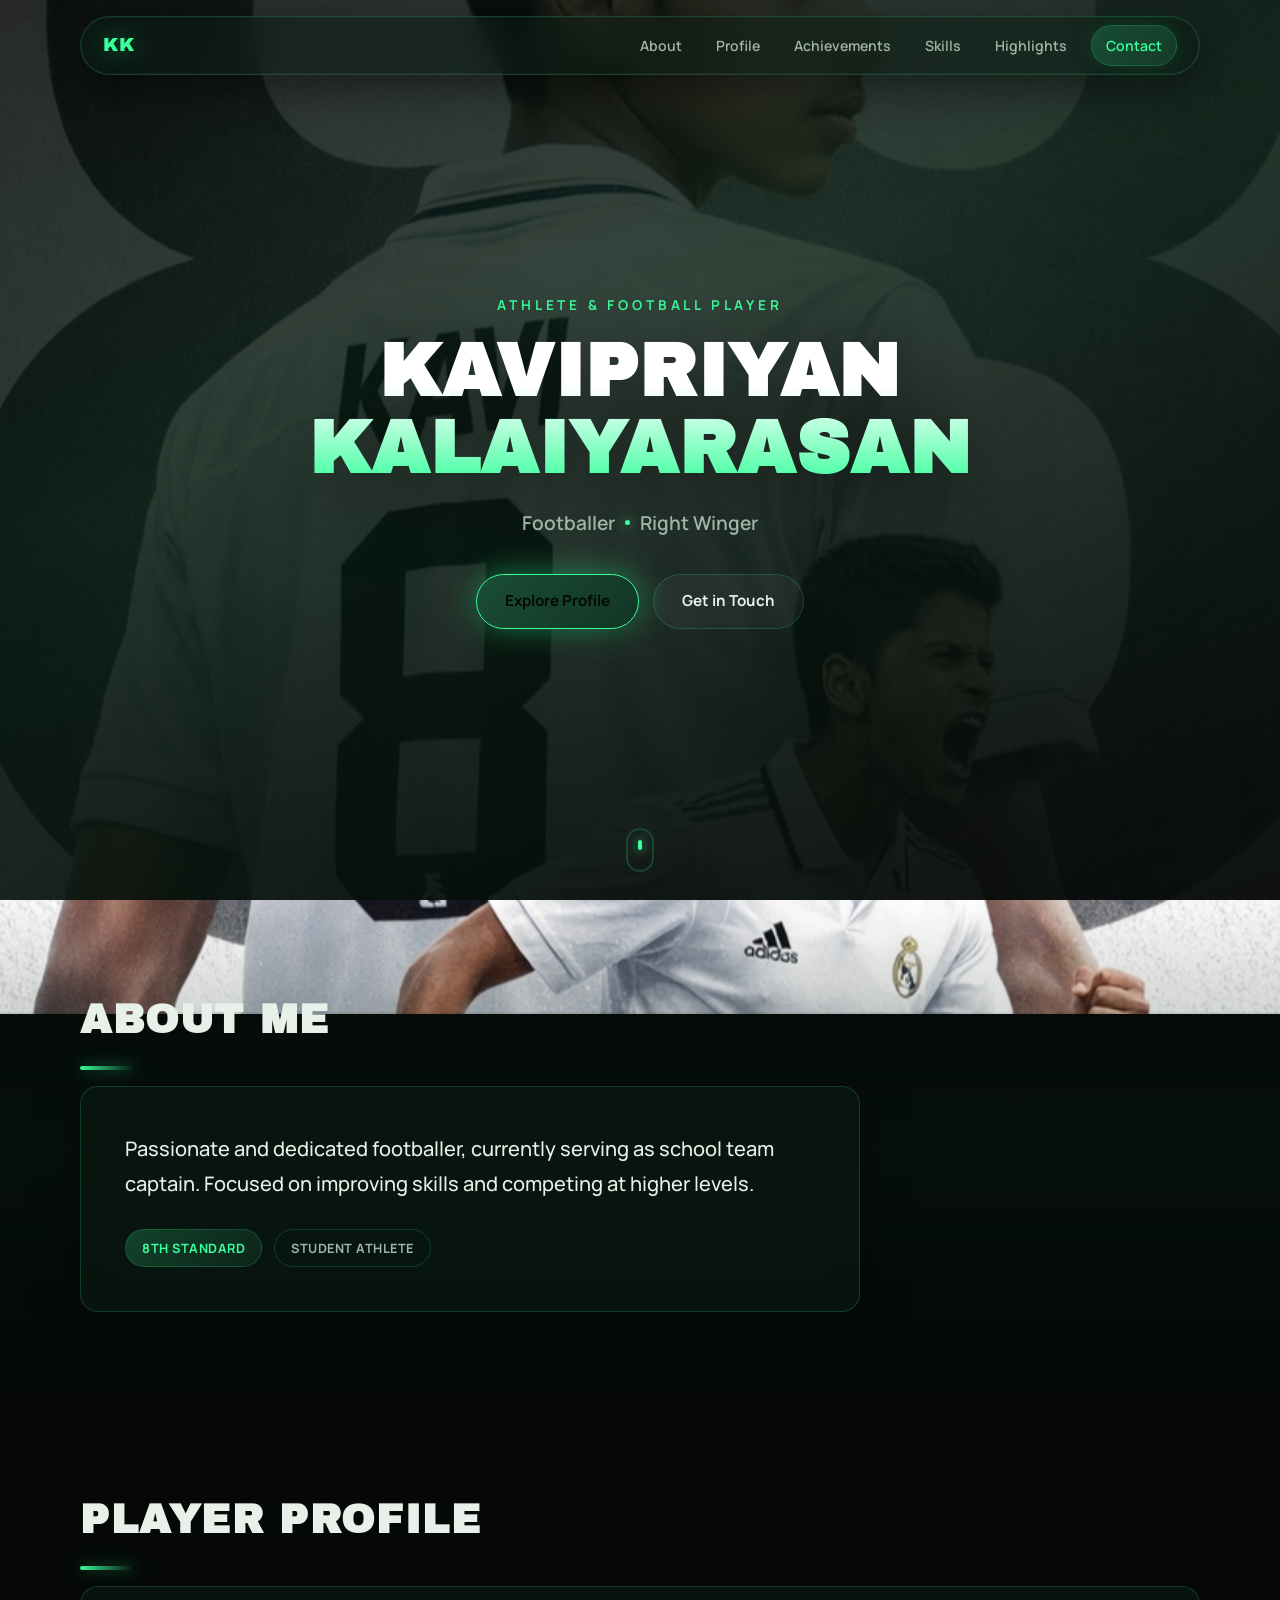
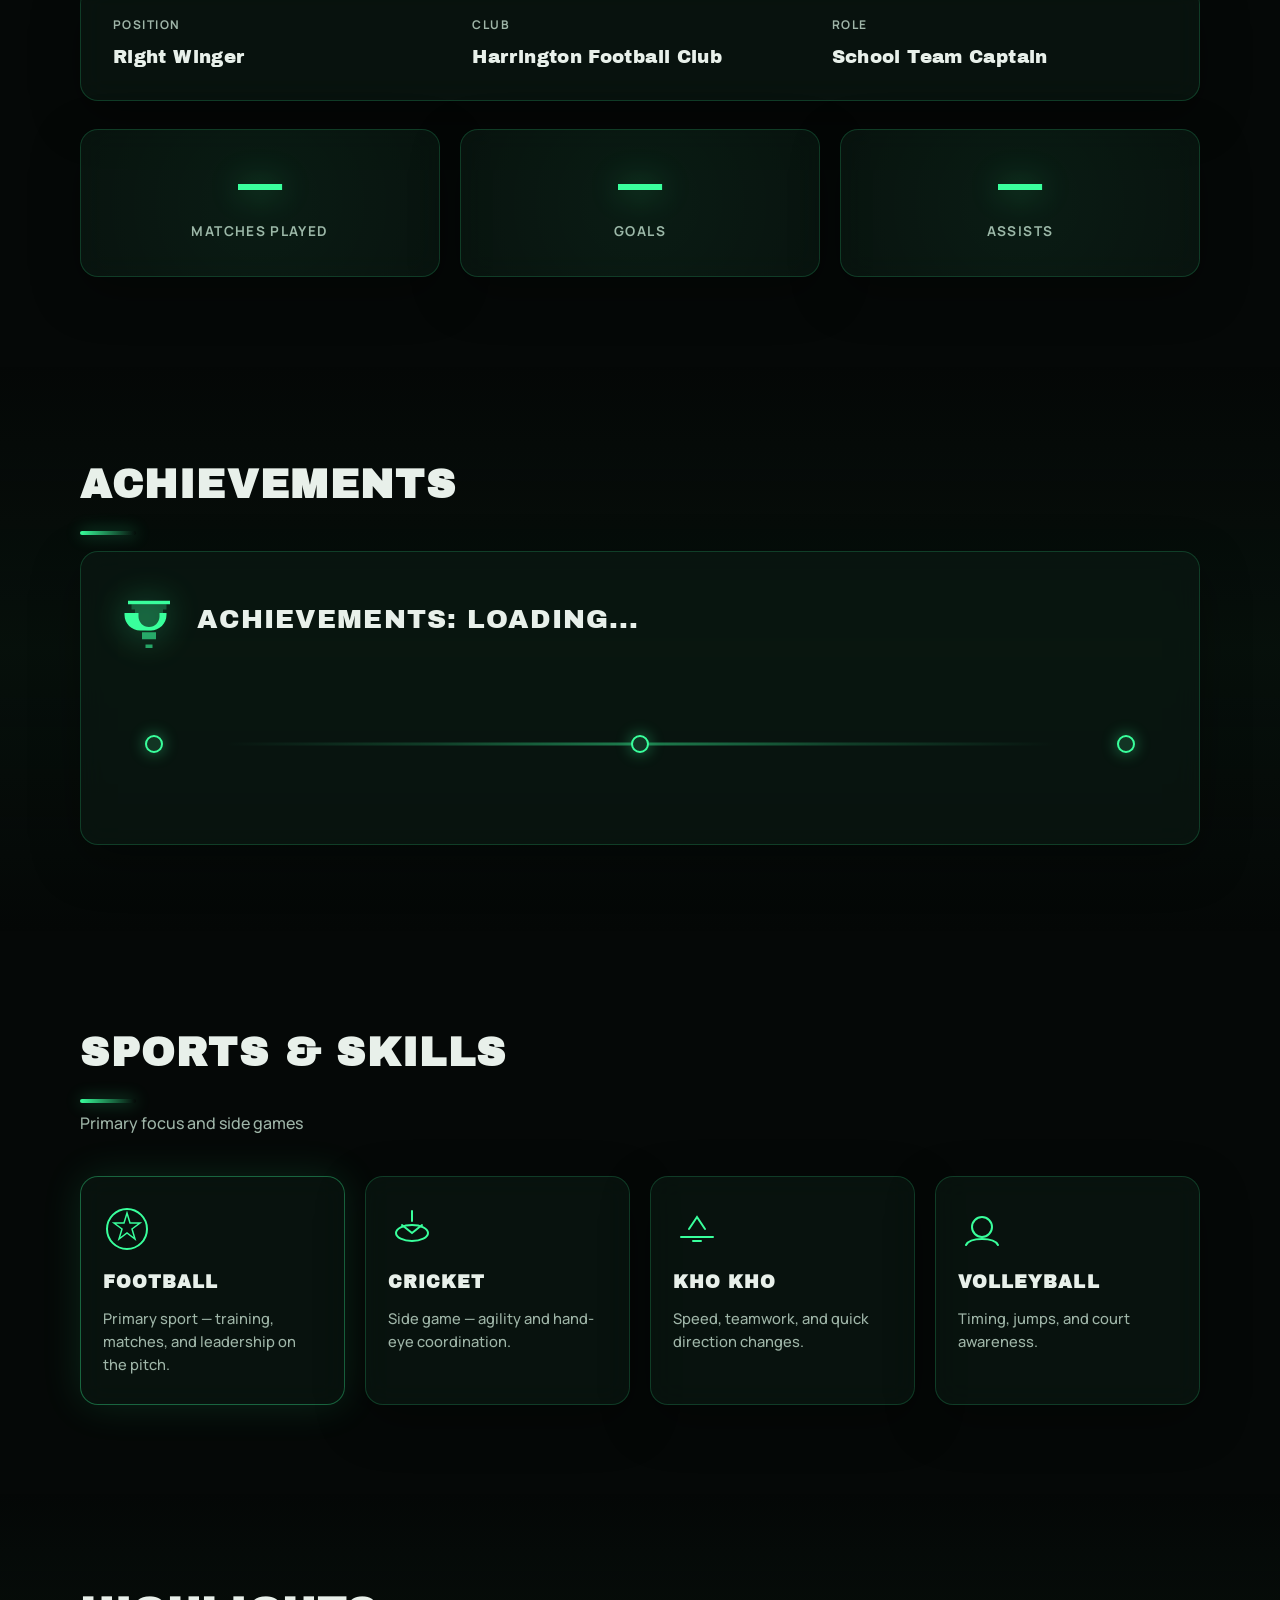
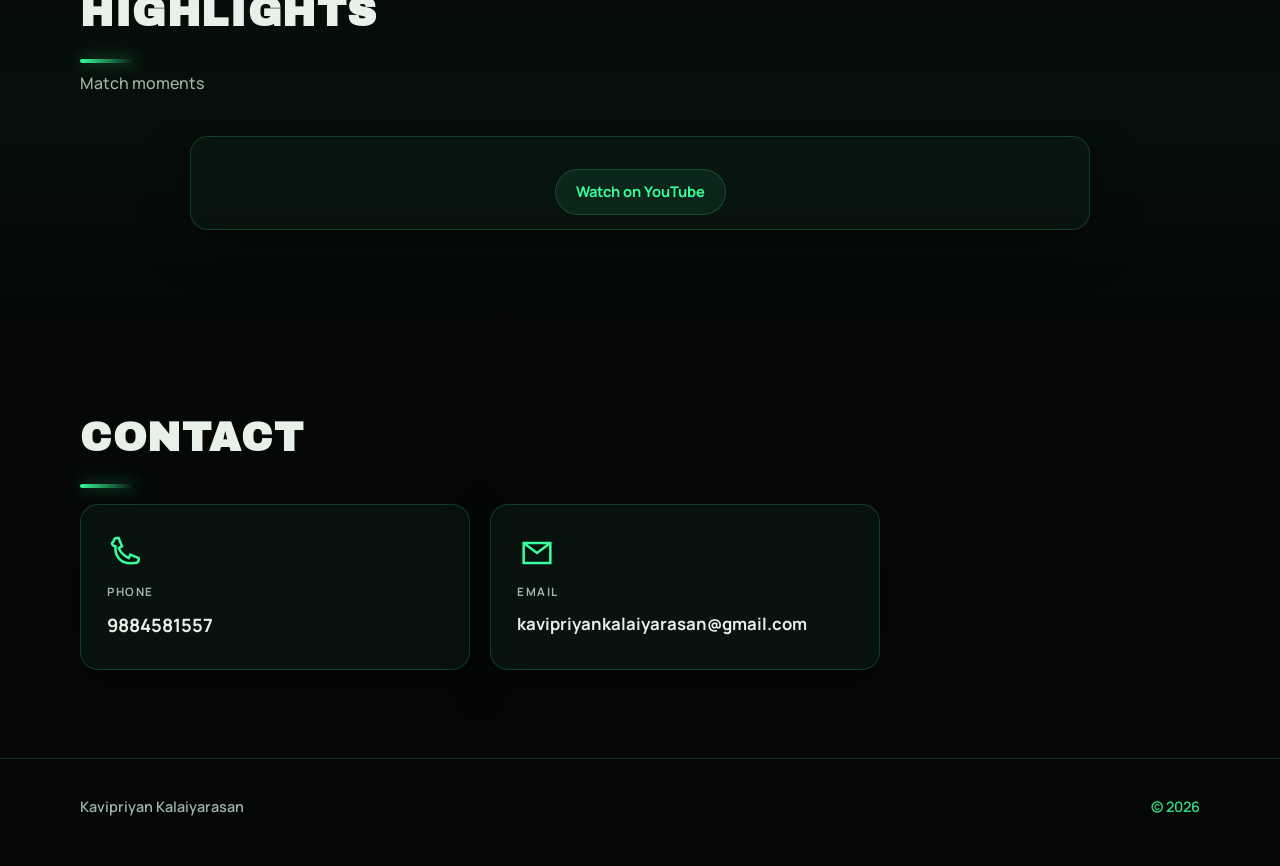
==== index.html @ 75f655af "Initial profile site for free static hosting Made-with: Cursor" ====
<!DOCTYPE html>
<html lang="en">
<head>
  <meta charset="UTF-8" />
  <meta name="viewport" content="width=device-width, initial-scale=1.0" />
  <meta name="referrer" content="strict-origin-when-cross-origin" />
  <title>Kavipriyan Kalaiyarasan | Footballer</title>
  <meta name="description" content="Right Winger — Kavipriyan Kalaiyarasan. School Team Captain, Harrington Football Club." />
  <link rel="preconnect" href="https://fonts.googleapis.com" />
  <link rel="preconnect" href="https://fonts.gstatic.com" crossorigin />
  <link href="https://fonts.googleapis.com/css2?family=Archivo+Black&family=Manrope:wght@400;500;600;700&display=swap" rel="stylesheet" />
  <link rel="stylesheet" href="styles.css" />
</head>
<body>
  <header class="site-header" id="top">
    <nav class="nav glass">
      <a class="nav-brand" href="#top">KK</a>
      <button class="nav-toggle" type="button" aria-expanded="false" aria-label="Open menu">
        <span></span><span></span><span></span>
      </button>
      <ul class="nav-links">
        <li><a href="#about">About</a></li>
        <li><a href="#profile">Profile</a></li>
        <li><a href="#achievements">Achievements</a></li>
        <li><a href="#skills">Skills</a></li>
        <li><a href="#highlights">Highlights</a></li>
        <li><a href="#contact" class="nav-cta">Contact</a></li>
      </ul>
    </nav>
  </header>

  <main>
    <section class="hero" id="hero">
      <div class="hero-bg" aria-hidden="true"></div>
      <div class="hero-overlay"></div>
      <div class="hero-content">
        <p class="hero-eyebrow hero-animate" style="--d: 0ms">Athlete &amp; Football Player</p>
        <h1 class="hero-title hero-animate" style="--d: 120ms">Kavipriyan Kalaiyarasan</h1>
        <p class="hero-subtitle hero-animate" style="--d: 260ms">Footballer<span class="dot"></span>Right Winger</p>
        <div class="hero-actions hero-animate" style="--d: 400ms">
          <a class="btn btn-primary" href="#about">Explore Profile</a>
          <a class="btn btn-ghost" href="#contact">Get in Touch</a>
        </div>
      </div>
      <a class="scroll-indicator" href="#about" aria-label="Scroll to about">
        <span class="scroll-line"></span>
      </a>
    </section>

    <section class="section about" id="about">
      <div class="container">
        <h2 class="section-title reveal">About Me</h2>
        <div class="about-card glass-card reveal">
          <p class="about-lead">
            Passionate and dedicated footballer, currently serving as school team captain. Focused on improving skills and competing at higher levels.
          </p>
          <div class="about-meta">
            <span class="badge">8th Standard</span>
            <span class="badge badge-outline">Student Athlete</span>
          </div>
        </div>
      </div>
    </section>

    <section class="section profile" id="profile">
      <div class="container">
        <h2 class="section-title reveal">Player Profile</h2>
        <div class="profile-grid">
          <div class="info-strip glass-card reveal">
            <div class="info-item">
              <span class="info-label">Position</span>
              <span class="info-value">Right Winger</span>
            </div>
            <div class="info-item">
              <span class="info-label">Club</span>
              <span class="info-value">Harrington Football Club</span>
            </div>
            <div class="info-item">
              <span class="info-label">Role</span>
              <span class="info-value">School Team Captain</span>
            </div>
          </div>
          <div class="stat-cards">
            <article class="stat-card glass-card reveal" style="--delay: 0ms">
              <span class="stat-number" data-target="—">—</span>
              <span class="stat-label">Matches Played</span>
              <div class="stat-glow"></div>
            </article>
            <article class="stat-card glass-card reveal" style="--delay: 80ms">
              <span class="stat-number" data-target="—">—</span>
              <span class="stat-label">Goals</span>
              <div class="stat-glow"></div>
            </article>
            <article class="stat-card glass-card reveal" style="--delay: 160ms">
              <span class="stat-number" data-target="—">—</span>
              <span class="stat-label">Assists</span>
              <div class="stat-glow"></div>
            </article>
          </div>
        </div>
      </div>
    </section>

    <section class="section achievements" id="achievements">
      <div class="container">
        <h2 class="section-title reveal">Achievements</h2>
        <div class="achievements-shell glass-card reveal">
          <div class="trophy-row">
            <div class="trophy-icon" aria-hidden="true">
              <svg viewBox="0 0 64 64" fill="none" xmlns="http://www.w3.org/2000/svg"><path d="M12 14h40v6H12V14zm4 6v8c0 8.837 7.163 16 16 16s16-7.163 16-16v-8H16z" fill="currentColor" opacity=".25"/><path d="M8 10h48v4H8v-4zm4 14h8v4c0 6.627 5.373 12 12 12s12-5.373 12-12v-4h8v2c0 9.941-8.059 18-18 18H22c-9.941 0-18-8.059-18-18v-2z" fill="currentColor"/><path d="M24 46h16v8H24v-8zm8 8v6h-4v4h8v-4h-4v-6z" fill="currentColor" opacity=".6"/></svg>
            </div>
            <p class="achievements-status loading-pulse">Achievements: Loading...</p>
          </div>
          <div class="timeline timeline-placeholder">
            <div class="timeline-line"></div>
            <div class="timeline-node"><span></span></div>
            <div class="timeline-node"><span></span></div>
            <div class="timeline-node"><span></span></div>
          </div>
        </div>
      </div>
    </section>

    <section class="section skills" id="skills">
      <div class="container">
        <h2 class="section-title reveal">Sports &amp; Skills</h2>
        <p class="section-sub reveal">Primary focus and side games</p>
        <div class="skills-grid">
          <article class="skill-card skill-card--primary glass-card reveal">
            <div class="skill-icon" aria-hidden="true">
              <svg viewBox="0 0 48 48" fill="none"><circle cx="24" cy="24" r="20" stroke="currentColor" stroke-width="2"/><path d="M24 8l3 10h10l-8 6 3 10-8-6-8 6 3-10-8-6h10l3-10z" stroke="currentColor" stroke-width="1.5" fill="none"/></svg>
            </div>
            <h3>Football</h3>
            <p>Primary sport — training, matches, and leadership on the pitch.</p>
          </article>
          <article class="skill-card glass-card reveal" style="--delay: 60ms">
            <div class="skill-icon" aria-hidden="true">
              <svg viewBox="0 0 48 48" fill="none"><ellipse cx="24" cy="28" rx="16" ry="8" stroke="currentColor" stroke-width="2"/><path d="M24 6v10M14 20l10 8 10-8" stroke="currentColor" stroke-width="2" stroke-linecap="round"/></svg>
            </div>
            <h3>Cricket</h3>
            <p>Side game — agility and hand-eye coordination.</p>
          </article>
          <article class="skill-card glass-card reveal" style="--delay: 120ms">
            <div class="skill-icon" aria-hidden="true">
              <svg viewBox="0 0 48 48" fill="none"><path d="M8 32h32M16 24l8-12 8 12M20 36h8" stroke="currentColor" stroke-width="2" stroke-linecap="round"/></svg>
            </div>
            <h3>Kho Kho</h3>
            <p>Speed, teamwork, and quick direction changes.</p>
          </article>
          <article class="skill-card glass-card reveal" style="--delay: 180ms">
            <div class="skill-icon" aria-hidden="true">
              <svg viewBox="0 0 48 48" fill="none"><circle cx="24" cy="22" r="10" stroke="currentColor" stroke-width="2"/><path d="M8 40c4-8 28-8 32 0" stroke="currentColor" stroke-width="2" stroke-linecap="round"/></svg>
            </div>
            <h3>Volleyball</h3>
            <p>Timing, jumps, and court awareness.</p>
          </article>
        </div>
      </div>
    </section>

    <section class="section highlights" id="highlights">
      <div class="container">
        <h2 class="section-title reveal">Highlights</h2>
        <p class="section-sub reveal">Match moments</p>
        <div
          class="video-frame glass-card reveal"
          data-youtube-embed="https://www.youtube-nocookie.com/embed/ACI2y6JpMbE?playsinline=1&amp;rel=0"
        >
          <div class="video-aspect">
            <iframe
              class="video-embed"
              title="Match highlights"
              loading="lazy"
              referrerpolicy="strict-origin-when-cross-origin"
              allow="accelerometer; autoplay; clipboard-write; encrypted-media; gyroscope; picture-in-picture; web-share"
              allowfullscreen
            ></iframe>
            <div class="video-placeholder" id="videoPlaceholder">
              <button type="button" class="play-btn" id="loadVideo" aria-label="Play highlights">
                <span class="play-triangle"></span>
              </button>
              <p class="video-hint">Tap play to watch here. If the player shows an error, use the link below.</p>
            </div>
          </div>
          <a
            class="video-external"
            href="https://www.youtube.com/shorts/ACI2y6JpMbE"
            target="_blank"
            rel="noopener noreferrer"
          >
            Watch on YouTube
          </a>
        </div>
      </div>
    </section>

    <section class="section contact" id="contact">
      <div class="container">
        <h2 class="section-title reveal">Contact</h2>
        <div class="contact-grid">
          <a class="contact-card glass-card reveal" href="tel:9884581557">
            <span class="contact-icon" aria-hidden="true">
              <svg viewBox="0 0 24 24" fill="none" stroke="currentColor" stroke-width="1.5"><path d="M4 5a2 2 0 012-2h1l2 5-2 1a12 12 0 006 6l1-2 5 2v1a2 2 0 01-2 2h-1C9.163 19 5 14.837 5 9V8a2 2 0 01-2-2z"/></svg>
            </span>
            <span class="contact-label">Phone</span>
            <span class="contact-value">9884581557</span>
          </a>
          <a class="contact-card glass-card reveal" style="--delay: 80ms" href="mailto:kavipriyankalaiyarasan@gmail.com">
            <span class="contact-icon" aria-hidden="true">
              <svg viewBox="0 0 24 24" fill="none" stroke="currentColor" stroke-width="1.5"><path d="M4 6h16v12H4V6zm0 0l8 6 8-6"/></svg>
            </span>
            <span class="contact-label">Email</span>
            <span class="contact-value email-long">kavipriyankalaiyarasan@gmail.com</span>
          </a>
        </div>
      </div>
    </section>
  </main>

  <footer class="footer">
    <div class="container footer-inner">
      <span>Kavipriyan Kalaiyarasan</span>
      <span class="footer-year">&copy; 2026</span>
    </div>
  </footer>

  <script src="script.js"></script>
</body>
</html>
---- styles.css ----
:root {
  --black: #050807;
  --green-deep: #0a1f14;
  --green-mid: #123524;
  --green-bright: #1a4d36;
  --neon: #39ff9c;
  --neon-dim: rgba(57, 255, 156, 0.45);
  --neon-soft: rgba(57, 255, 156, 0.12);
  --text: #e8f0ea;
  --text-muted: #9fb5a8;
  --glass: rgba(12, 28, 20, 0.55);
  --glass-border: rgba(57, 255, 156, 0.18);
  --font-display: "Archivo Black", sans-serif;
  --font-body: "Manrope", system-ui, sans-serif;
  --radius: 18px;
  --header-h: 72px;
  --ease-out: cubic-bezier(0.22, 1, 0.36, 1);
}

*,
*::before,
*::after {
  box-sizing: border-box;
}

html {
  scroll-behavior: smooth;
}

@media (prefers-reduced-motion: reduce) {
  html {
    scroll-behavior: auto;
  }
  *,
  *::before,
  *::after {
    animation-duration: 0.01ms !important;
    animation-iteration-count: 1 !important;
    transition-duration: 0.01ms !important;
  }
}

body {
  margin: 0;
  font-family: var(--font-body);
  font-weight: 500;
  background: var(--black);
  color: var(--text);
  line-height: 1.6;
  overflow-x: hidden;
}

body.nav-open {
  overflow: hidden;
}

a {
  color: inherit;
  text-decoration: none;
}

img {
  max-width: 100%;
  display: block;
}

.container {
  width: min(1120px, 92vw);
  margin-inline: auto;
}

/* Header & Nav */
.site-header {
  position: fixed;
  inset: 0 0 auto 0;
  z-index: 1000;
  padding: 16px;
  pointer-events: none;
}

.site-header * {
  pointer-events: auto;
}

.nav {
  width: min(1120px, 92vw);
  margin-inline: auto;
  display: flex;
  align-items: center;
  justify-content: space-between;
  padding: 14px 22px;
  border-radius: 999px;
  border: 1px solid var(--glass-border);
  background: var(--glass);
  backdrop-filter: blur(16px);
  -webkit-backdrop-filter: blur(16px);
  box-shadow: 0 12px 40px rgba(0, 0, 0, 0.45),
    0 0 0 1px rgba(255, 255, 255, 0.04) inset;
  transition: transform 0.4s var(--ease-out), box-shadow 0.4s var(--ease-out);
}

.nav.is-scrolled {
  box-shadow: 0 8px 32px rgba(0, 0, 0, 0.55), 0 0 24px var(--neon-soft);
}

.nav-brand {
  font-family: var(--font-display);
  font-size: 1.15rem;
  letter-spacing: 0.06em;
  color: var(--neon);
  text-shadow: 0 0 24px var(--neon-dim);
}

.nav-links {
  list-style: none;
  margin: 0;
  padding: 0;
  display: flex;
  align-items: center;
  gap: 6px;
}

.nav-links a {
  padding: 10px 14px;
  border-radius: 999px;
  font-size: 0.88rem;
  font-weight: 600;
  color: var(--text-muted);
  transition: color 0.25s, background 0.25s, box-shadow 0.25s;
}

.nav-links a:hover {
  color: var(--text);
  background: rgba(57, 255, 156, 0.08);
}

.nav-cta {
  background: linear-gradient(135deg, rgba(57, 255, 156, 0.2), rgba(26, 77, 54, 0.6));
  border: 1px solid var(--glass-border);
  color: var(--neon) !important;
  margin-left: 4px;
  box-shadow: 0 0 20px var(--neon-soft);
}

.nav-cta:hover {
  box-shadow: 0 0 28px var(--neon-dim);
}

.nav-toggle {
  display: none;
  flex-direction: column;
  gap: 6px;
  background: none;
  border: none;
  cursor: pointer;
  padding: 8px;
}

.nav-toggle span {
  width: 24px;
  height: 2px;
  background: var(--neon);
  border-radius: 2px;
  transition: transform 0.3s var(--ease-out), opacity 0.3s;
}

@media (max-width: 900px) {
  .nav-toggle {
    display: flex;
  }

  .nav-links {
    position: fixed;
    inset: 88px 16px auto;
    flex-direction: column;
    padding: 20px;
    border-radius: var(--radius);
    background: rgba(5, 8, 7, 0.96);
    border: 1px solid var(--glass-border);
    backdrop-filter: blur(20px);
    transform: translateY(-12px);
    opacity: 0;
    visibility: hidden;
    transition: opacity 0.3s var(--ease-out), visibility 0.3s, transform 0.3s var(--ease-out);
  }

  .nav.is-open .nav-links {
    opacity: 1;
    visibility: visible;
    transform: translateY(0);
  }

  .nav.is-open .nav-toggle span:nth-child(1) {
    transform: translateY(8px) rotate(45deg);
  }

  .nav.is-open .nav-toggle span:nth-child(2) {
    opacity: 0;
  }

  .nav.is-open .nav-toggle span:nth-child(3) {
    transform: translateY(-8px) rotate(-45deg);
  }
}

/* Hero */
.hero {
  position: relative;
  min-height: 100vh;
  min-height: 100dvh;
  display: flex;
  align-items: center;
  justify-content: center;
  padding: calc(var(--header-h) + 32px) 24px 80px;
  isolation: isolate;
}

.hero-bg {
  position: absolute;
  inset: -8%;
  background-image: url("1000216327.png");
  background-size: cover;
  background-position: center 28%;
  transform: scale(1.08);
  will-change: transform;
  z-index: 0;
}

.hero-overlay {
  position: absolute;
  inset: 0;
  background: linear-gradient(
      160deg,
      rgba(5, 8, 7, 0.75) 0%,
      rgba(10, 31, 20, 0.82) 40%,
      rgba(5, 8, 7, 0.92) 100%
    ),
    radial-gradient(ellipse 80% 60% at 50% 40%, transparent 0%, rgba(5, 8, 7, 0.5) 100%);
  z-index: 1;
}

.hero-content {
  position: relative;
  z-index: 2;
  text-align: center;
  max-width: 920px;
}

.hero-eyebrow {
  font-size: 0.85rem;
  letter-spacing: 0.28em;
  text-transform: uppercase;
  color: var(--neon);
  margin: 0 0 16px;
  font-weight: 700;
}

.hero-title {
  font-family: var(--font-display);
  font-size: clamp(2.4rem, 7vw, 4.6rem);
  line-height: 1.05;
  margin: 0 0 20px;
  text-transform: uppercase;
  letter-spacing: 0.02em;
  background: linear-gradient(180deg, #fff 35%, var(--neon));
  -webkit-background-clip: text;
  background-clip: text;
  color: transparent;
  filter: drop-shadow(0 12px 40px rgba(0, 0, 0, 0.6));
}

.hero-subtitle {
  font-size: clamp(1rem, 2.5vw, 1.2rem);
  color: var(--text-muted);
  margin: 0 0 36px;
  display: flex;
  align-items: center;
  justify-content: center;
  flex-wrap: wrap;
  gap: 10px;
  font-weight: 600;
}

.hero-subtitle .dot {
  width: 5px;
  height: 5px;
  border-radius: 50%;
  background: var(--neon);
  box-shadow: 0 0 12px var(--neon);
}

.hero-actions {
  display: flex;
  flex-wrap: wrap;
  gap: 14px;
  justify-content: center;
}

.btn {
  display: inline-flex;
  align-items: center;
  justify-content: center;
  padding: 14px 28px;
  border-radius: 999px;
  font-family: var(--font-body);
  font-weight: 700;
  font-size: 0.95rem;
  border: 1px solid transparent;
  cursor: pointer;
  transition: transform 0.25s var(--ease-out), box-shadow 0.25s, background 0.25s,
    border-color 0.25s, color 0.25s;
}

.btn-primary {
  background: linear-gradient(135deg, var(--green-bright), var(--green-mid));
  color: var(--black);
  border-color: var(--neon);
  box-shadow: 0 0 32px var(--neon-dim), 0 8px 24px rgba(0, 0, 0, 0.4);
}

.btn-primary:hover {
  transform: translateY(-2px);
  box-shadow: 0 0 48px rgba(57, 255, 156, 0.55), 0 12px 28px rgba(0, 0, 0, 0.45);
}

.btn-ghost {
  background: rgba(255, 255, 255, 0.04);
  color: var(--text);
  border-color: var(--glass-border);
  backdrop-filter: blur(8px);
}

.btn-ghost:hover {
  border-color: var(--neon);
  color: var(--neon);
  box-shadow: 0 0 24px var(--neon-soft);
  transform: translateY(-2px);
}

.hero-animate {
  opacity: 0;
  transform: translateY(28px);
  animation: heroIn 1s var(--ease-out) forwards;
  animation-delay: var(--d, 0ms);
}

@keyframes heroIn {
  to {
    opacity: 1;
    transform: translateY(0);
  }
}

.scroll-indicator {
  position: absolute;
  bottom: 28px;
  left: 50%;
  transform: translateX(-50%);
  z-index: 2;
  width: 28px;
  height: 44px;
  border: 2px solid var(--glass-border);
  border-radius: 999px;
  display: flex;
  align-items: flex-start;
  justify-content: center;
  padding-top: 10px;
  transition: border-color 0.3s, box-shadow 0.3s;
}

.scroll-indicator:hover {
  border-color: var(--neon);
  box-shadow: 0 0 20px var(--neon-soft);
}

.scroll-line {
  width: 4px;
  height: 10px;
  border-radius: 4px;
  background: var(--neon);
  animation: scrollBob 1.6s ease-in-out infinite;
  box-shadow: 0 0 12px var(--neon);
}

@keyframes scrollBob {
  0%,
  100% {
    opacity: 0.5;
    transform: translateY(0);
  }
  50% {
    opacity: 1;
    transform: translateY(8px);
  }
}

/* Sections */
.section {
  position: relative;
  padding: 88px 0;
}

main > section.section:nth-child(even) {
  background: linear-gradient(180deg, transparent, rgba(10, 31, 20, 0.35), transparent);
}

.section-title {
  font-family: var(--font-display);
  font-size: clamp(1.75rem, 4vw, 2.5rem);
  text-transform: uppercase;
  letter-spacing: 0.04em;
  margin: 0 0 16px;
  color: var(--text);
}

.section-title::after {
  content: "";
  display: block;
  width: 56px;
  height: 4px;
  margin-top: 14px;
  border-radius: 4px;
  background: linear-gradient(90deg, var(--neon), transparent);
  box-shadow: 0 0 16px var(--neon-dim);
}

.section-sub {
  color: var(--text-muted);
  margin: -8px 0 40px;
  font-size: 1rem;
}

.glass-card {
  background: var(--glass);
  border: 1px solid var(--glass-border);
  border-radius: var(--radius);
  backdrop-filter: blur(14px);
  -webkit-backdrop-filter: blur(14px);
  box-shadow: 0 16px 48px rgba(0, 0, 0, 0.35);
  transition: transform 0.35s var(--ease-out), border-color 0.35s, box-shadow 0.35s;
}

.glass-card:hover {
  border-color: rgba(57, 255, 156, 0.35);
  box-shadow: 0 20px 56px rgba(0, 0, 0, 0.45), 0 0 40px var(--neon-soft);
}

/* Reveal */
.reveal {
  opacity: 0;
  transform: translateY(36px);
  transition: opacity 0.7s var(--ease-out), transform 0.7s var(--ease-out);
  transition-delay: var(--delay, 0ms);
}

.reveal.is-visible {
  opacity: 1;
  transform: translateY(0);
}

/* About */
.about-card {
  padding: clamp(28px, 5vw, 44px);
  max-width: 780px;
}

.about-lead {
  font-size: clamp(1.05rem, 2.2vw, 1.25rem);
  line-height: 1.75;
  color: var(--text);
  margin: 0 0 28px;
}

.about-meta {
  display: flex;
  flex-wrap: wrap;
  gap: 12px;
}

.badge {
  display: inline-flex;
  align-items: center;
  padding: 8px 16px;
  border-radius: 999px;
  font-size: 0.8rem;
  font-weight: 700;
  letter-spacing: 0.04em;
  text-transform: uppercase;
  background: linear-gradient(135deg, rgba(57, 255, 156, 0.2), rgba(18, 53, 36, 0.5));
  color: var(--neon);
  border: 1px solid var(--glass-border);
}

.badge-outline {
  background: transparent;
  color: var(--text-muted);
}

/* Profile */
.profile-grid {
  display: flex;
  flex-direction: column;
  gap: 28px;
}

.info-strip {
  display: grid;
  grid-template-columns: repeat(3, 1fr);
  gap: 24px;
  padding: 28px 32px;
}

@media (max-width: 768px) {
  .info-strip {
    grid-template-columns: 1fr;
    text-align: center;
  }
}

.info-item {
  display: flex;
  flex-direction: column;
  gap: 8px;
}

.info-label {
  font-size: 0.75rem;
  text-transform: uppercase;
  letter-spacing: 0.12em;
  color: var(--text-muted);
  font-weight: 700;
}

.info-value {
  font-family: var(--font-display);
  font-size: 1.15rem;
  color: var(--text);
  letter-spacing: 0.02em;
}

.stat-cards {
  display: grid;
  grid-template-columns: repeat(3, 1fr);
  gap: 20px;
}

@media (max-width: 700px) {
  .stat-cards {
    grid-template-columns: 1fr;
  }
}

.stat-card {
  position: relative;
  padding: 32px 24px;
  text-align: center;
  overflow: hidden;
}

.stat-card:hover .stat-glow {
  opacity: 1;
  transform: scale(1.1);
}

.stat-number {
  font-family: var(--font-display);
  font-size: 2.75rem;
  display: block;
  color: var(--neon);
  text-shadow: 0 0 32px var(--neon-dim);
  line-height: 1;
  margin-bottom: 12px;
}

.stat-label {
  font-size: 0.85rem;
  font-weight: 700;
  text-transform: uppercase;
  letter-spacing: 0.1em;
  color: var(--text-muted);
}

.stat-glow {
  position: absolute;
  inset: -40%;
  background: radial-gradient(circle, var(--neon-soft) 0%, transparent 65%);
  opacity: 0.35;
  pointer-events: none;
  transition: opacity 0.5s var(--ease-out), transform 0.5s var(--ease-out);
}

/* Achievements */
.achievements-shell {
  padding: clamp(28px, 4vw, 40px);
  overflow: hidden;
}

.trophy-row {
  display: flex;
  align-items: center;
  gap: 20px;
  flex-wrap: wrap;
  margin-bottom: 36px;
}

.trophy-icon {
  width: 56px;
  height: 56px;
  color: var(--neon);
  filter: drop-shadow(0 0 16px var(--neon-dim));
}

.trophy-icon svg {
  width: 100%;
  height: 100%;
}

.achievements-status {
  font-family: var(--font-display);
  font-size: clamp(1.25rem, 3vw, 1.65rem);
  letter-spacing: 0.04em;
  text-transform: uppercase;
  margin: 0;
  color: var(--text);
}

.loading-pulse {
  animation: statusPulse 2s ease-in-out infinite;
}

@keyframes statusPulse {
  0%,
  100% {
    opacity: 1;
    text-shadow: 0 0 20px var(--neon-soft);
  }
  50% {
    opacity: 0.75;
    text-shadow: 0 0 32px var(--neon-dim);
  }
}

.timeline {
  position: relative;
  min-height: 120px;
  display: flex;
  align-items: center;
  justify-content: space-between;
  padding: 0 24px;
}

.timeline-line {
  position: absolute;
  left: 10%;
  right: 10%;
  top: 50%;
  height: 3px;
  transform: translateY(-50%);
  background: linear-gradient(
    90deg,
    transparent,
    var(--glass-border),
    var(--neon-dim),
    var(--glass-border),
    transparent
  );
  border-radius: 3px;
  animation: lineShimmer 3s ease-in-out infinite;
}

@keyframes lineShimmer {
  0%,
  100% {
    opacity: 0.5;
  }
  50% {
    opacity: 1;
  }
}

.timeline-node {
  position: relative;
  z-index: 1;
}

.timeline-node span {
  display: block;
  width: 18px;
  height: 18px;
  border-radius: 50%;
  background: var(--green-mid);
  border: 2px solid var(--neon);
  box-shadow: 0 0 16px var(--neon-dim);
  animation: nodeFloat 2.4s ease-in-out infinite;
}

.timeline-node:nth-child(2) span {
  animation-delay: 0.2s;
}

.timeline-node:nth-child(3) span {
  animation-delay: 0.4s;
}

.timeline-node:nth-child(4) span {
  animation-delay: 0.6s;
}

@keyframes nodeFloat {
  0%,
  100% {
    transform: translateY(0);
  }
  50% {
    transform: translateY(-6px);
  }
}

/* Skills */
.skills-grid {
  display: grid;
  grid-template-columns: repeat(4, 1fr);
  gap: 20px;
}

@media (max-width: 1000px) {
  .skills-grid {
    grid-template-columns: repeat(2, 1fr);
  }
}

@media (max-width: 520px) {
  .skills-grid {
    grid-template-columns: 1fr;
  }
}

.skill-card {
  padding: 28px 22px;
  text-align: left;
}

.skill-card--primary {
  grid-column: span 1;
  border-color: rgba(57, 255, 156, 0.35);
  box-shadow: 0 0 40px var(--neon-soft);
}

@media (min-width: 1001px) {
  .skill-card--primary {
    grid-row: span 1;
  }
}

.skill-card:hover {
  transform: translateY(-6px);
}

.skill-icon {
  width: 48px;
  height: 48px;
  color: var(--neon);
  margin-bottom: 16px;
  transition: transform 0.35s var(--ease-out), filter 0.35s;
}

.skill-card:hover .skill-icon {
  transform: scale(1.08) rotate(-4deg);
  filter: drop-shadow(0 0 12px var(--neon-dim));
}

.skill-icon svg {
  width: 100%;
  height: 100%;
}

.skill-card h3 {
  font-family: var(--font-display);
  font-size: 1.1rem;
  text-transform: uppercase;
  letter-spacing: 0.06em;
  margin: 0 0 10px;
}

.skill-card p {
  margin: 0;
  font-size: 0.92rem;
  color: var(--text-muted);
  font-weight: 500;
  line-height: 1.55;
}

/* Video */
.video-frame {
  padding: 14px;
  max-width: 900px;
  margin-inline: auto;
  display: flex;
  flex-direction: column;
  align-items: center;
  gap: 18px;
}

.video-external {
  font-size: 0.92rem;
  font-weight: 700;
  color: var(--neon);
  padding: 10px 20px;
  border-radius: 999px;
  border: 1px solid var(--glass-border);
  background: rgba(57, 255, 156, 0.08);
  transition: transform 0.25s var(--ease-out), box-shadow 0.25s, border-color 0.25s;
}

.video-external:hover {
  transform: translateY(-2px);
  border-color: var(--neon);
  box-shadow: 0 0 24px var(--neon-soft);
}

.video-aspect {
  position: relative;
  aspect-ratio: 16 / 9;
  border-radius: calc(var(--radius) - 4px);
  overflow: hidden;
  background: var(--green-deep);
}

.video-embed {
  position: absolute;
  inset: 0;
  width: 100%;
  height: 100%;
  border: none;
  opacity: 0;
  pointer-events: none;
  transition: opacity 0.5s var(--ease-out);
}

.video-embed.is-active {
  opacity: 1;
  pointer-events: auto;
}

.video-placeholder {
  position: absolute;
  inset: 0;
  display: flex;
  flex-direction: column;
  align-items: center;
  justify-content: center;
  gap: 20px;
  padding: 24px;
  background: radial-gradient(ellipse at center, rgba(57, 255, 156, 0.08), transparent 60%),
    linear-gradient(145deg, var(--green-mid), var(--black));
  text-align: center;
  transition: opacity 0.4s var(--ease-out), visibility 0.4s;
}

.video-placeholder.is-hidden {
  opacity: 0;
  visibility: hidden;
  pointer-events: none;
}

.play-btn {
  width: 88px;
  height: 88px;
  border-radius: 50%;
  border: 2px solid var(--neon);
  background: rgba(57, 255, 156, 0.12);
  cursor: pointer;
  display: flex;
  align-items: center;
  justify-content: center;
  box-shadow: 0 0 40px var(--neon-dim);
  transition: transform 0.3s var(--ease-out), box-shadow 0.3s, background 0.3s;
}

.play-btn:hover {
  transform: scale(1.08);
  box-shadow: 0 0 56px rgba(57, 255, 156, 0.5);
  background: rgba(57, 255, 156, 0.22);
}

.play-btn:active {
  transform: scale(0.98);
}

.play-triangle {
  width: 0;
  height: 0;
  border-style: solid;
  border-width: 14px 0 14px 22px;
  border-color: transparent transparent transparent var(--neon);
  margin-left: 6px;
  filter: drop-shadow(0 0 8px var(--neon));
  animation: playPulse 1.8s ease-in-out infinite;
}

@keyframes playPulse {
  0%,
  100% {
    transform: scale(1);
  }
  50% {
    transform: scale(1.06);
  }
}

.video-hint,
.video-placeholder p {
  margin: 0;
  max-width: 360px;
  color: var(--text-muted);
  font-size: 0.92rem;
}

/* Contact */
.contact-grid {
  display: grid;
  grid-template-columns: repeat(2, 1fr);
  gap: 20px;
  max-width: 800px;
}

@media (max-width: 640px) {
  .contact-grid {
    grid-template-columns: 1fr;
  }
}

.contact-card {
  display: flex;
  flex-direction: column;
  align-items: flex-start;
  gap: 10px;
  padding: 28px 26px;
}

.contact-card:hover {
  transform: translateY(-4px);
}

.contact-icon {
  width: 40px;
  height: 40px;
  color: var(--neon);
}

.contact-icon svg {
  width: 100%;
  height: 100%;
}

.contact-label {
  font-size: 0.72rem;
  text-transform: uppercase;
  letter-spacing: 0.14em;
  color: var(--text-muted);
  font-weight: 700;
}

.contact-value {
  font-size: 1.15rem;
  font-weight: 700;
  word-break: break-word;
}

.email-long {
  font-size: clamp(0.95rem, 2.5vw, 1.05rem);
}

/* Footer */
.footer {
  padding: 36px 0 48px;
  border-top: 1px solid var(--glass-border);
  background: rgba(5, 8, 7, 0.95);
}

.footer-inner {
  display: flex;
  align-items: center;
  justify-content: space-between;
  gap: 16px;
  flex-wrap: wrap;
  font-size: 0.9rem;
  color: var(--text-muted);
  font-weight: 600;
}

.footer-year {
  color: var(--neon);
  opacity: 0.85;
}
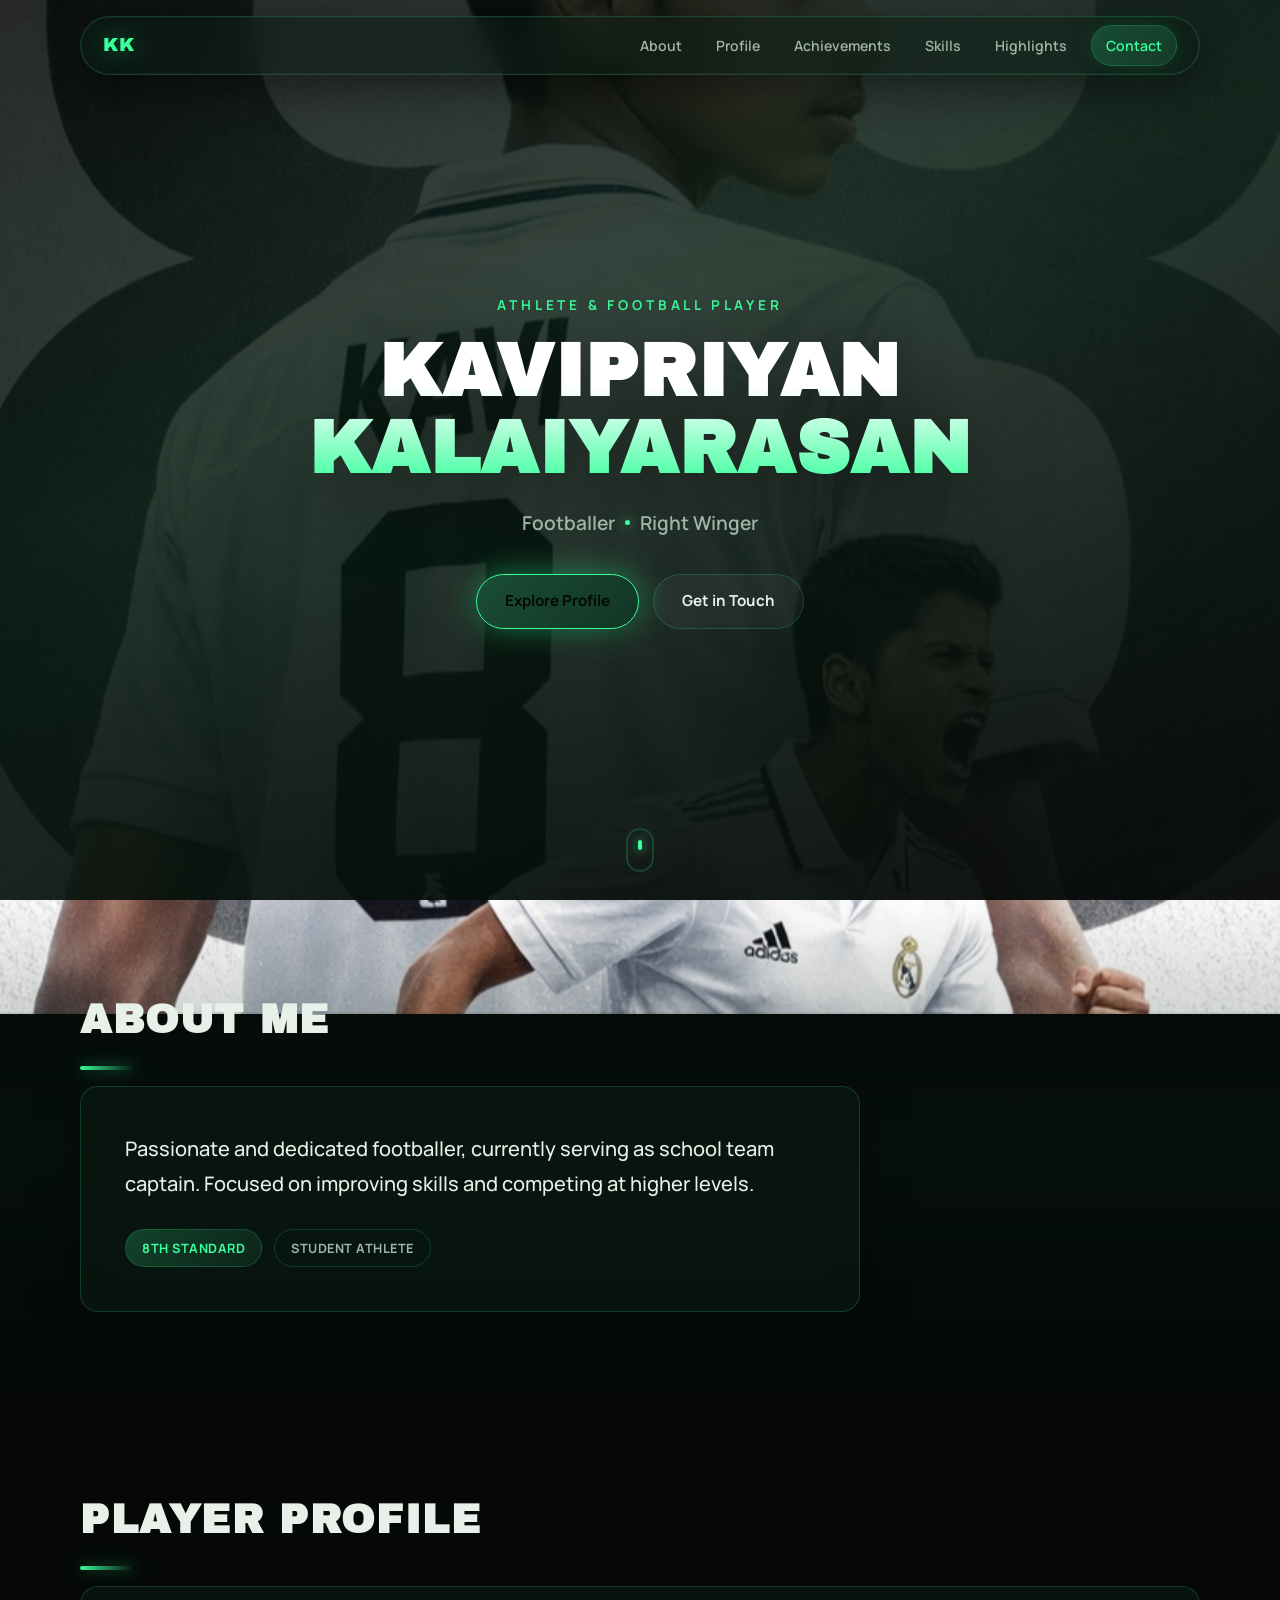
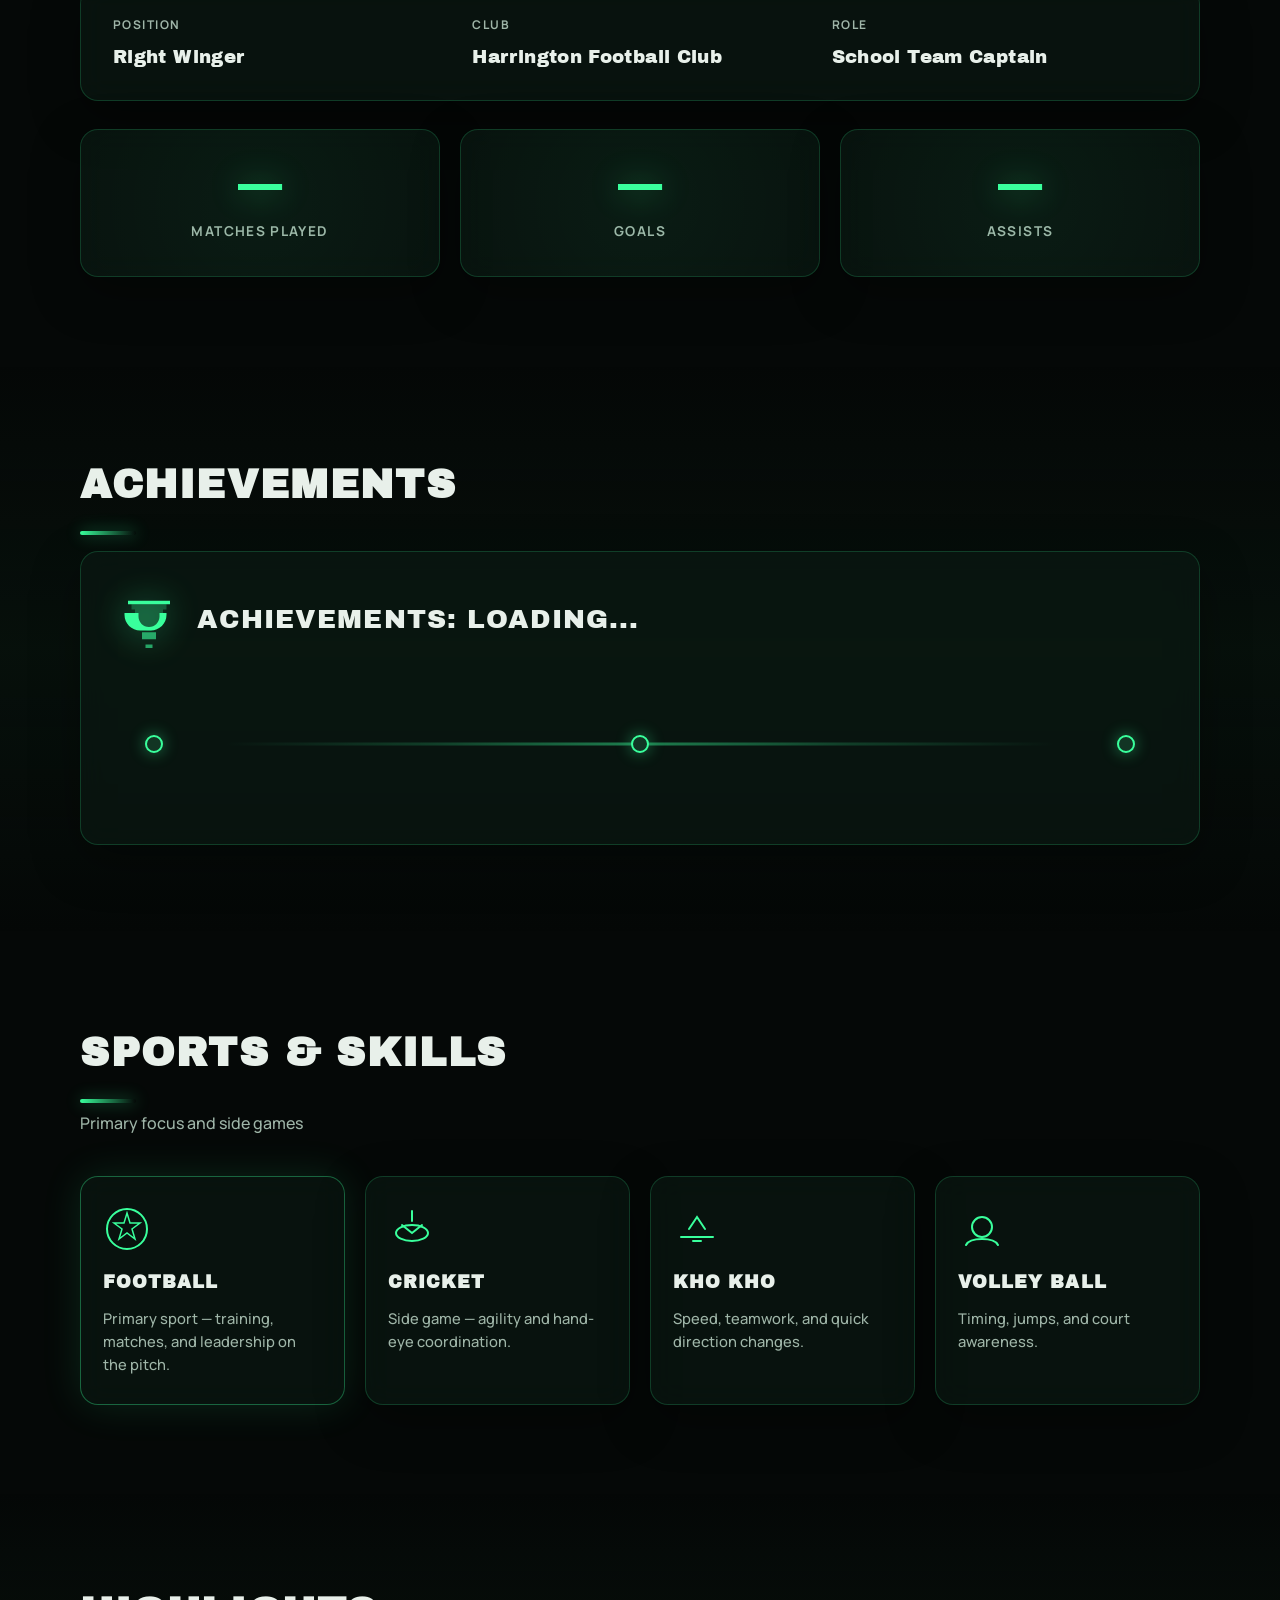
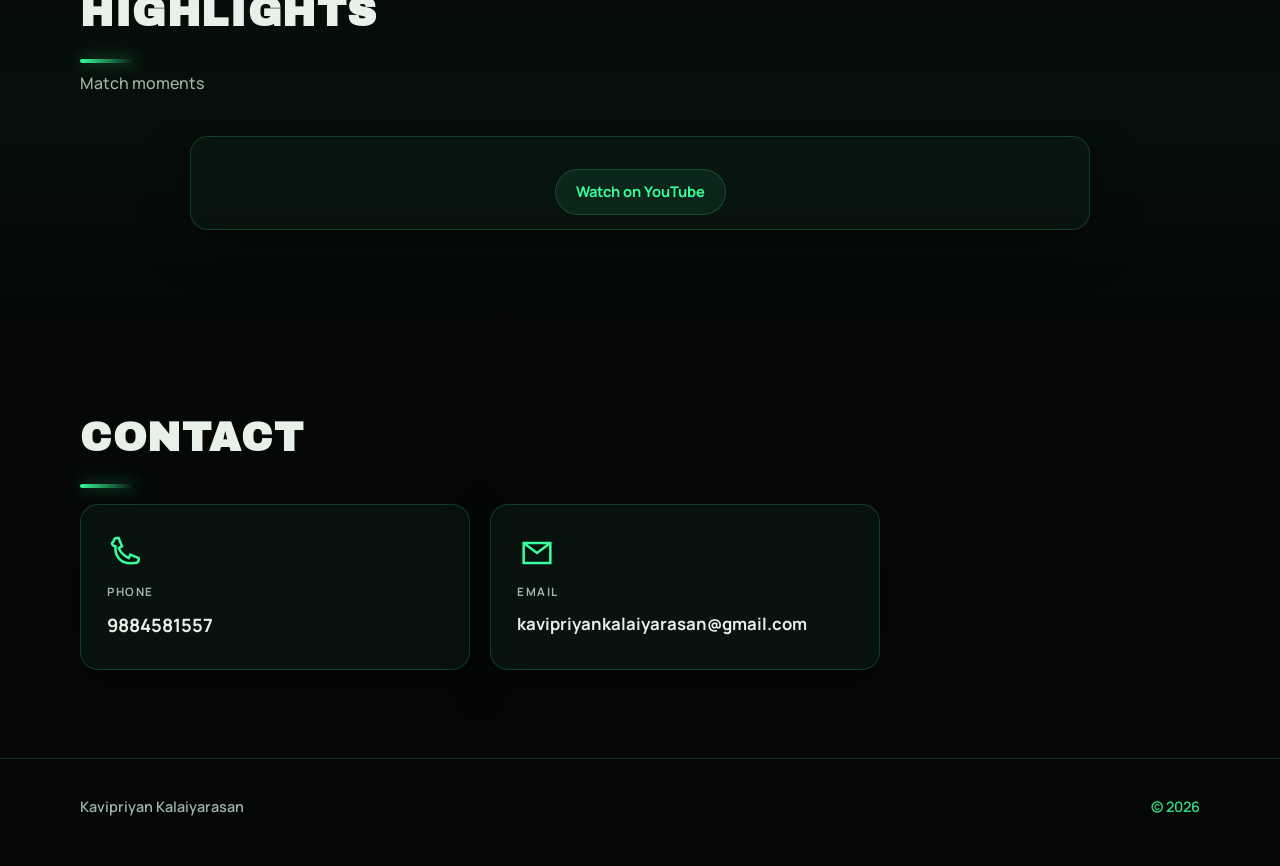
==== commit 17386ee2: "volley ball spelling change" ====
--- a/index.html
+++ b/index.html
@@ -151,7 +151,7 @@
             <div class="skill-icon" aria-hidden="true">
               <svg viewBox="0 0 48 48" fill="none"><circle cx="24" cy="22" r="10" stroke="currentColor" stroke-width="2"/><path d="M8 40c4-8 28-8 32 0" stroke="currentColor" stroke-width="2" stroke-linecap="round"/></svg>
             </div>
-            <h3>Volleyball</h3>
+            <h3>Volley ball</h3>
             <p>Timing, jumps, and court awareness.</p>
           </article>
         </div>
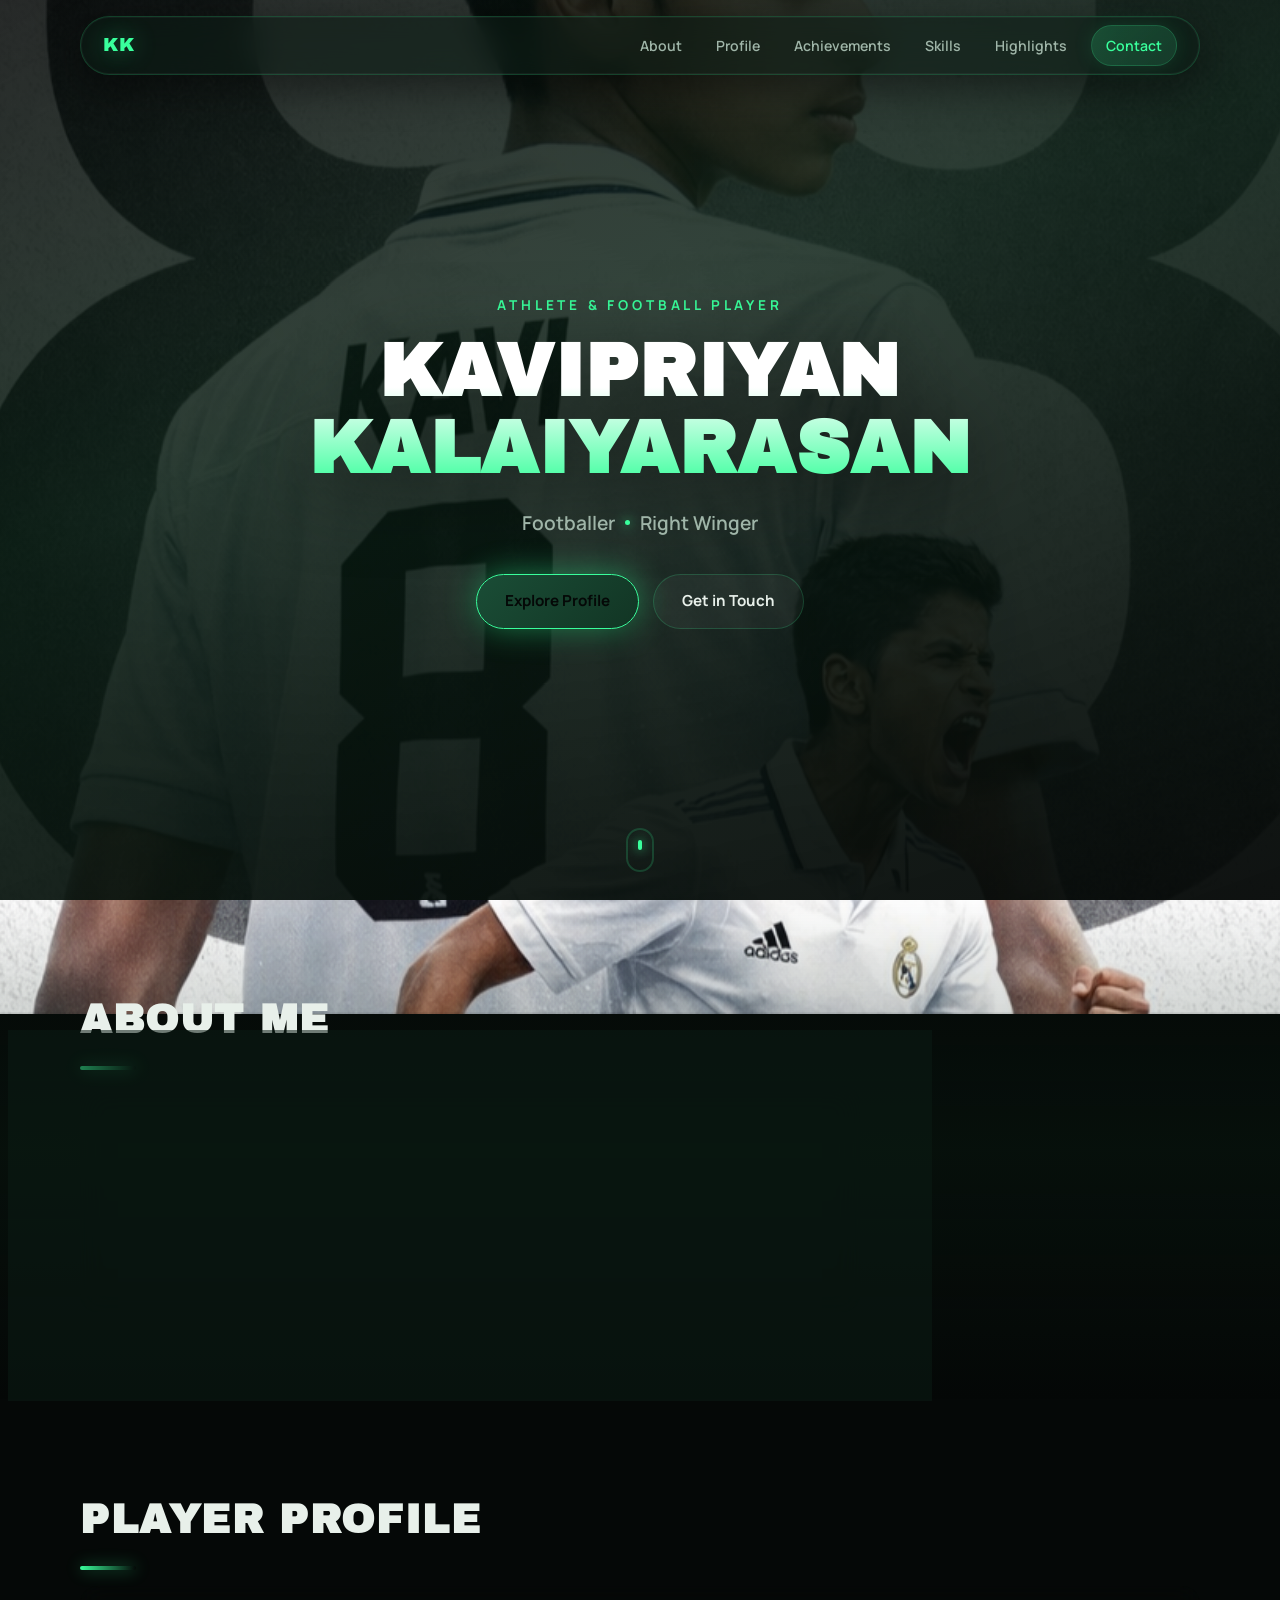
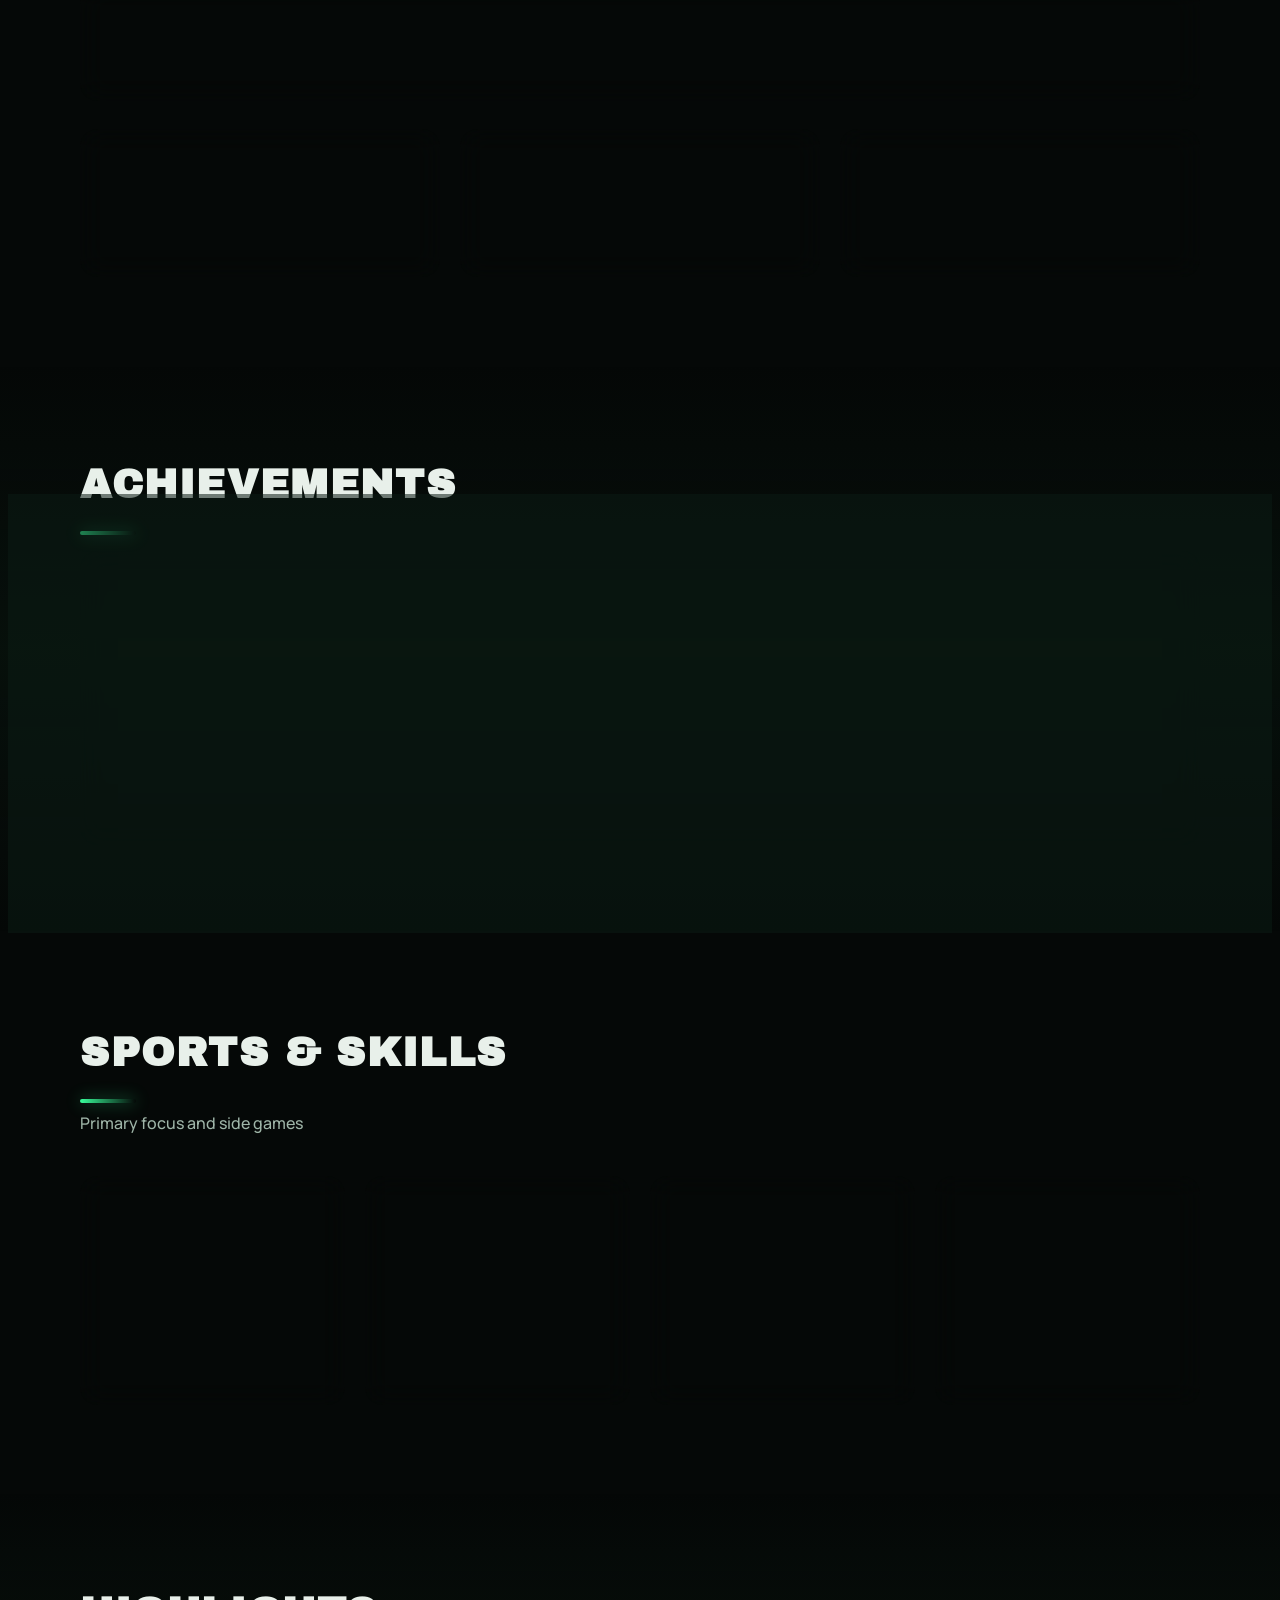
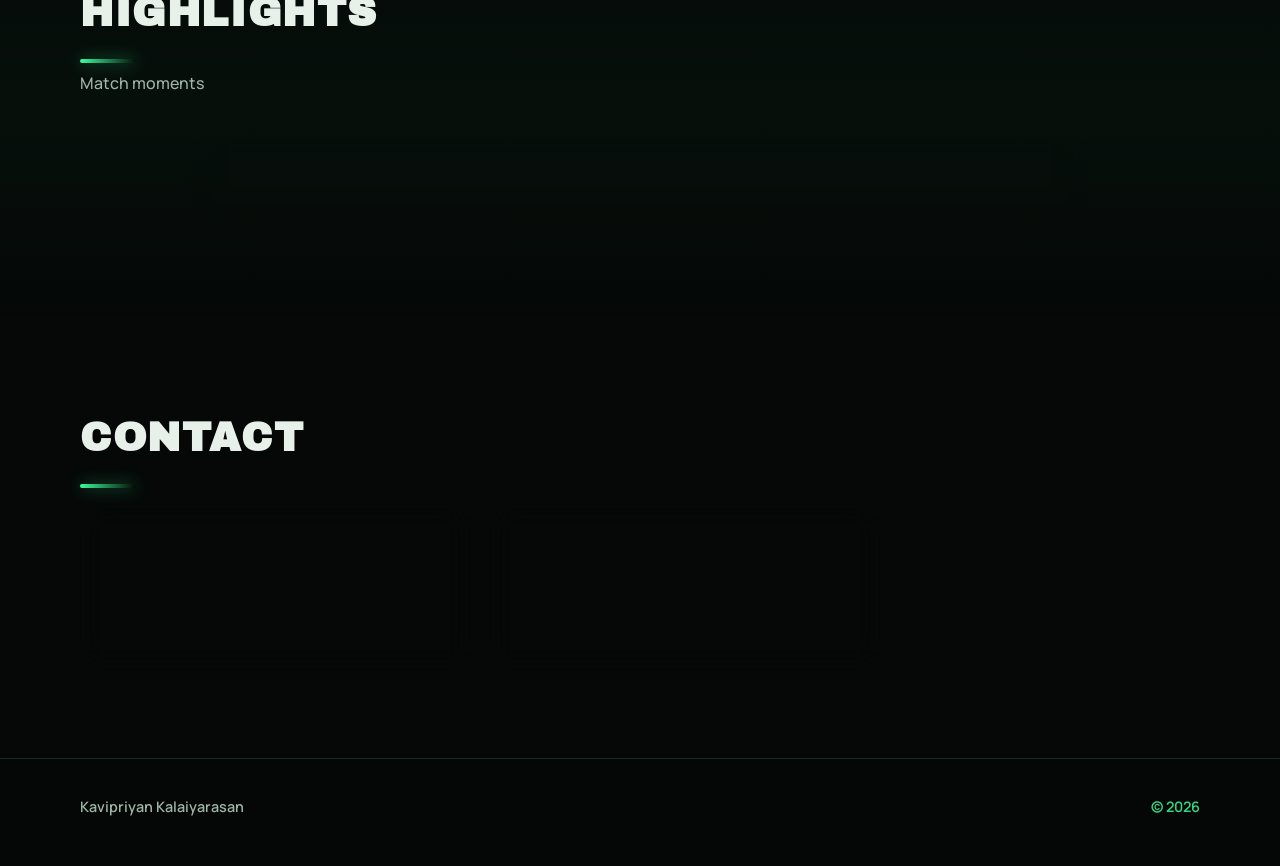
==== commit 855c9dae: "Spell change" ====
--- a/index.html
+++ b/index.html
@@ -151,7 +151,7 @@
             <div class="skill-icon" aria-hidden="true">
               <svg viewBox="0 0 48 48" fill="none"><circle cx="24" cy="22" r="10" stroke="currentColor" stroke-width="2"/><path d="M8 40c4-8 28-8 32 0" stroke="currentColor" stroke-width="2" stroke-linecap="round"/></svg>
             </div>
-            <h3>Volley ball</h3>
+            <h3>Volleyball</h3>
             <p>Timing, jumps, and court awareness.</p>
           </article>
         </div>
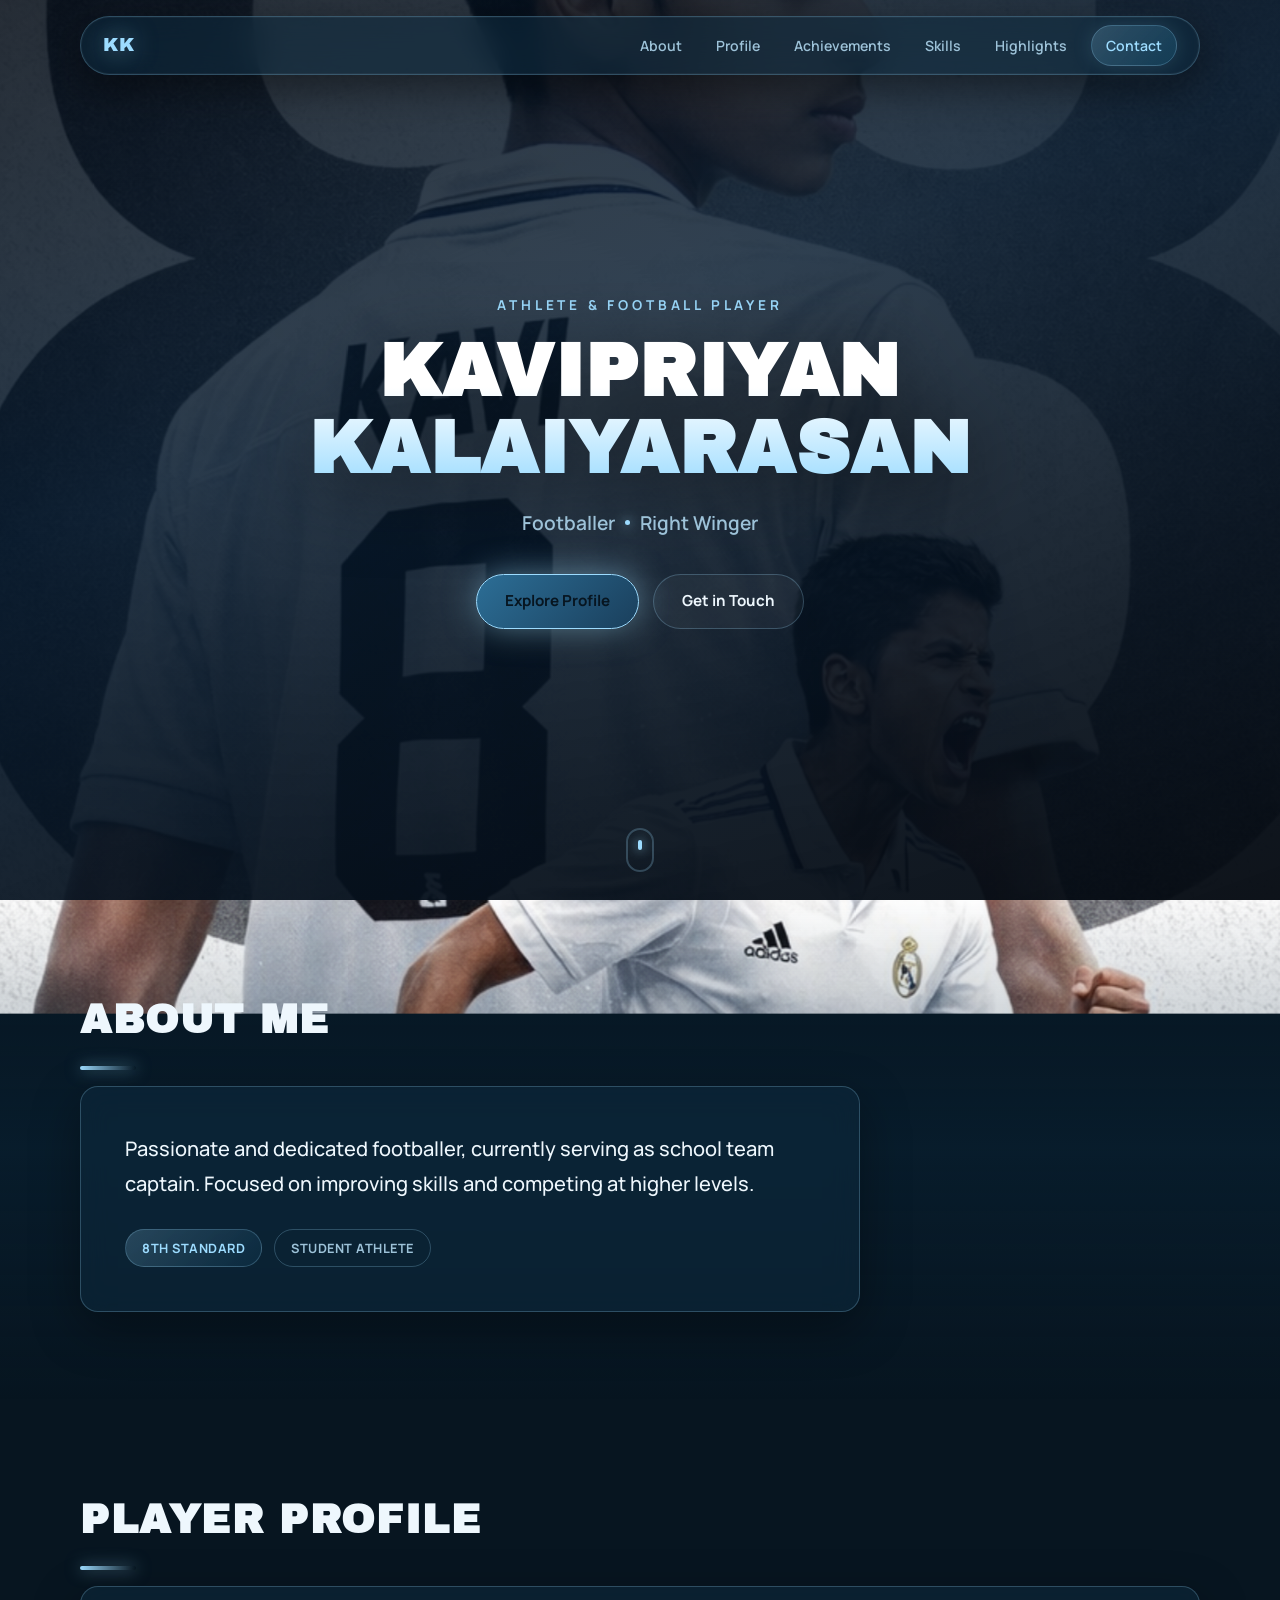
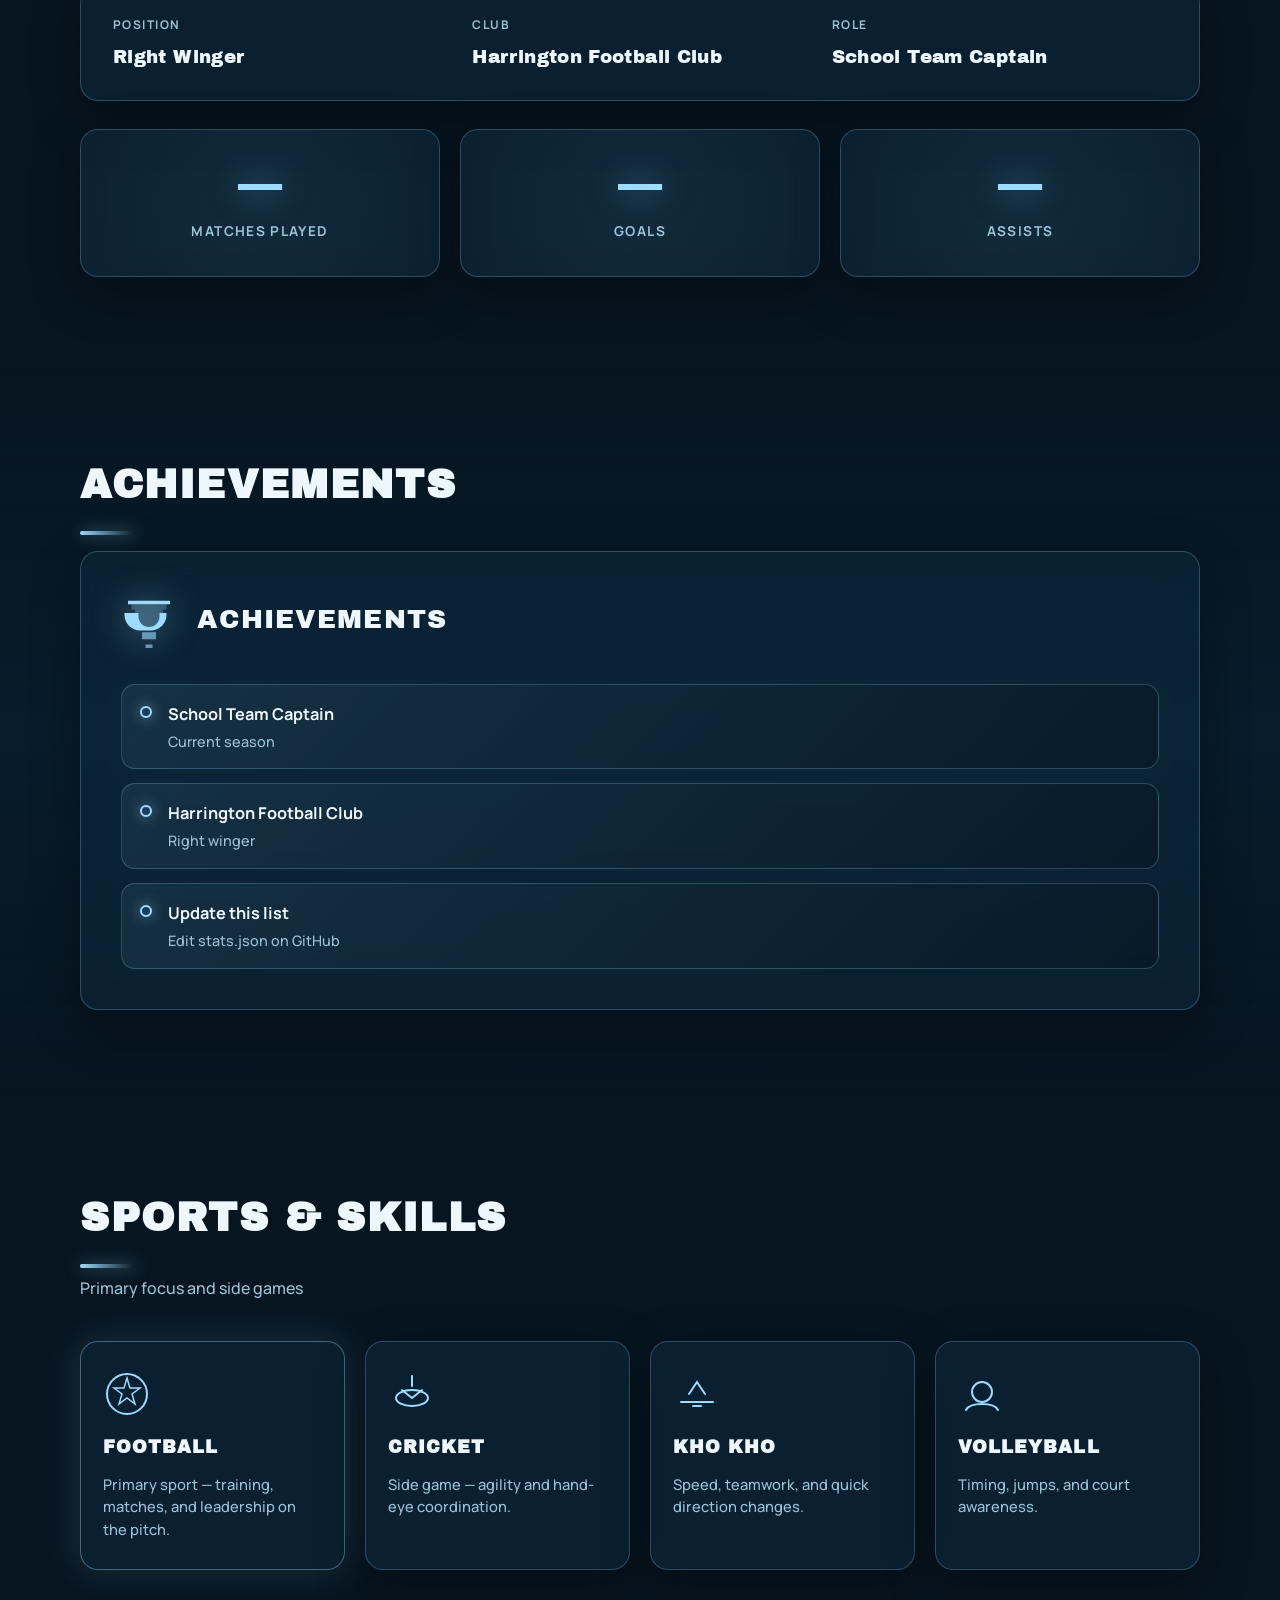
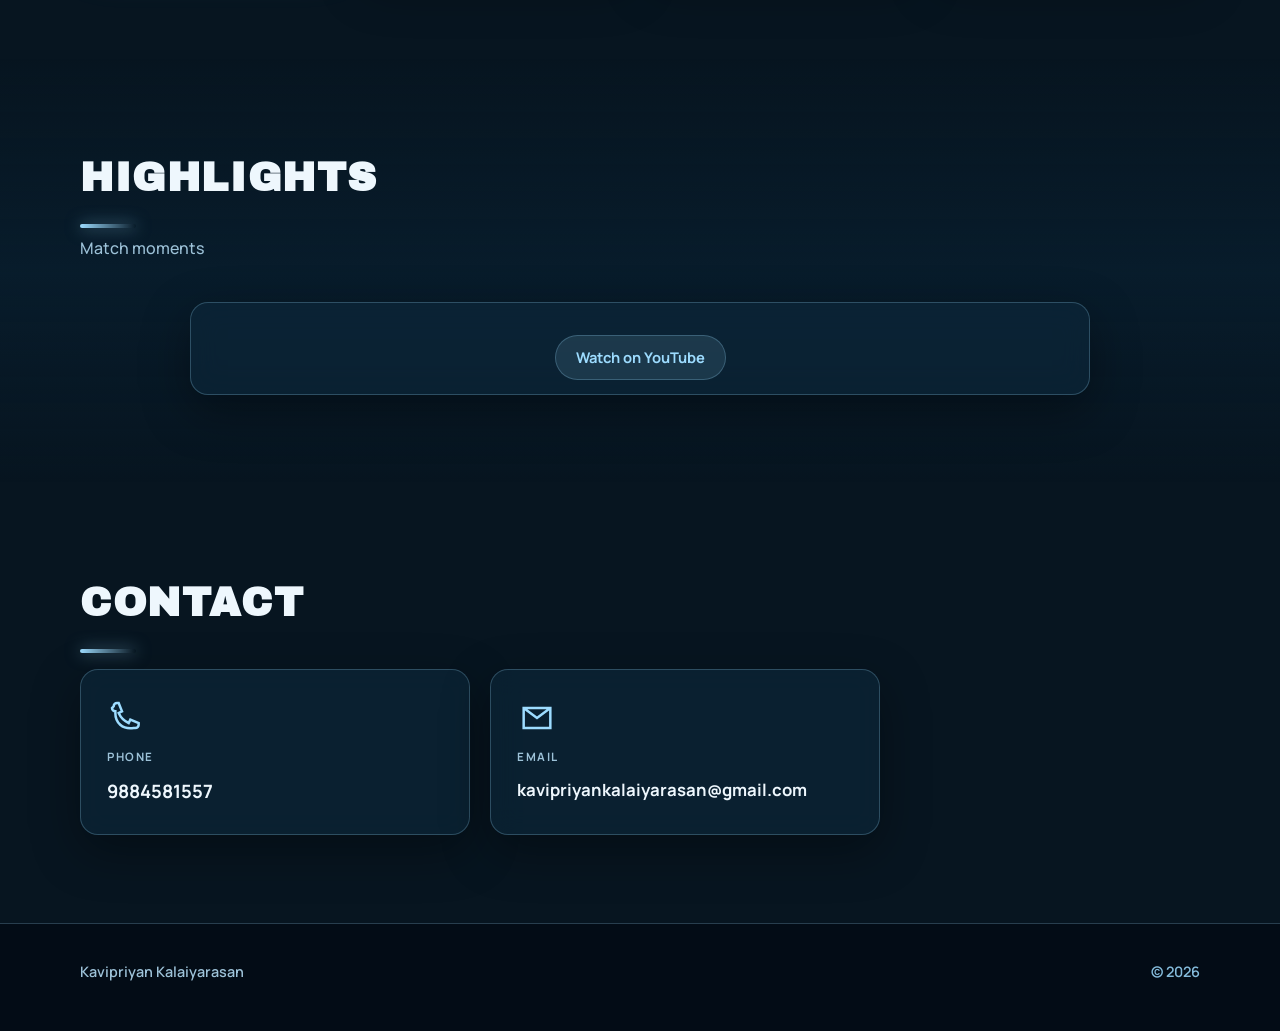
==== commit 8218e21d: "Add stats.json for easy daily profile updates on all devices Made-with: Cursor" ====
--- a/index.html
+++ b/index.html
@@ -51,10 +51,10 @@
       <div class="container">
         <h2 class="section-title reveal">About Me</h2>
         <div class="about-card glass-card reveal">
-          <p class="about-lead">
+          <p class="about-lead" id="aboutLead">
             Passionate and dedicated footballer, currently serving as school team captain. Focused on improving skills and competing at higher levels.
           </p>
-          <div class="about-meta">
+          <div class="about-meta" id="aboutBadges">
             <span class="badge">8th Standard</span>
             <span class="badge badge-outline">Student Athlete</span>
           </div>
@@ -69,30 +69,30 @@
           <div class="info-strip glass-card reveal">
             <div class="info-item">
               <span class="info-label">Position</span>
-              <span class="info-value">Right Winger</span>
+              <span class="info-value" id="profilePosition">Right Winger</span>
             </div>
             <div class="info-item">
               <span class="info-label">Club</span>
-              <span class="info-value">Harrington Football Club</span>
+              <span class="info-value" id="profileClub">Harrington Football Club</span>
             </div>
             <div class="info-item">
               <span class="info-label">Role</span>
-              <span class="info-value">School Team Captain</span>
+              <span class="info-value" id="profileRole">School Team Captain</span>
             </div>
           </div>
           <div class="stat-cards">
             <article class="stat-card glass-card reveal" style="--delay: 0ms">
-              <span class="stat-number" data-target="—">—</span>
+              <span class="stat-number" id="statMatches" data-target="—">—</span>
               <span class="stat-label">Matches Played</span>
               <div class="stat-glow"></div>
             </article>
             <article class="stat-card glass-card reveal" style="--delay: 80ms">
-              <span class="stat-number" data-target="—">—</span>
+              <span class="stat-number" id="statGoals" data-target="—">—</span>
               <span class="stat-label">Goals</span>
               <div class="stat-glow"></div>
             </article>
             <article class="stat-card glass-card reveal" style="--delay: 160ms">
-              <span class="stat-number" data-target="—">—</span>
+              <span class="stat-number" id="statAssists" data-target="—">—</span>
               <span class="stat-label">Assists</span>
               <div class="stat-glow"></div>
             </article>
@@ -109,14 +109,9 @@
             <div class="trophy-icon" aria-hidden="true">
               <svg viewBox="0 0 64 64" fill="none" xmlns="http://www.w3.org/2000/svg"><path d="M12 14h40v6H12V14zm4 6v8c0 8.837 7.163 16 16 16s16-7.163 16-16v-8H16z" fill="currentColor" opacity=".25"/><path d="M8 10h48v4H8v-4zm4 14h8v4c0 6.627 5.373 12 12 12s12-5.373 12-12v-4h8v2c0 9.941-8.059 18-18 18H22c-9.941 0-18-8.059-18-18v-2z" fill="currentColor"/><path d="M24 46h16v8H24v-8zm8 8v6h-4v4h8v-4h-4v-6z" fill="currentColor" opacity=".6"/></svg>
             </div>
-            <p class="achievements-status loading-pulse">Achievements: Loading...</p>
-          </div>
-          <div class="timeline timeline-placeholder">
-            <div class="timeline-line"></div>
-            <div class="timeline-node"><span></span></div>
-            <div class="timeline-node"><span></span></div>
-            <div class="timeline-node"><span></span></div>
-          </div>
+            <p class="achievements-status loading-pulse" id="achievementsHeadline">Loading profile data…</p>
+          </div>
+          <div class="achievement-list" id="achievementList" aria-live="polite"></div>
         </div>
       </div>
     </section>
--- a/styles.css
+++ b/styles.css
@@ -1,15 +1,15 @@
 :root {
-  --black: #050807;
-  --green-deep: #0a1f14;
-  --green-mid: #123524;
-  --green-bright: #1a4d36;
-  --neon: #39ff9c;
-  --neon-dim: rgba(57, 255, 156, 0.45);
-  --neon-soft: rgba(57, 255, 156, 0.12);
-  --text: #e8f0ea;
-  --text-muted: #9fb5a8;
-  --glass: rgba(12, 28, 20, 0.55);
-  --glass-border: rgba(57, 255, 156, 0.18);
+  --black: #071520;
+  --green-deep: #0d1c2e;
+  --green-mid: #1a3f5c;
+  --green-bright: #2c6e96;
+  --neon: #9ddcff;
+  --neon-dim: rgba(157, 220, 255, 0.52);
+  --neon-soft: rgba(157, 220, 255, 0.15);
+  --text: #eef7fd;
+  --text-muted: #9dc2d8;
+  --glass: rgba(14, 42, 62, 0.55);
+  --glass-border: rgba(157, 220, 255, 0.24);
   --font-display: "Archivo Black", sans-serif;
   --font-body: "Manrope", system-ui, sans-serif;
   --radius: 18px;
@@ -131,11 +131,11 @@
 
 .nav-links a:hover {
   color: var(--text);
-  background: rgba(57, 255, 156, 0.08);
+  background: rgba(157, 220, 255, 0.12);
 }
 
 .nav-cta {
-  background: linear-gradient(135deg, rgba(57, 255, 156, 0.2), rgba(26, 77, 54, 0.6));
+  background: linear-gradient(135deg, rgba(157, 220, 255, 0.22), rgba(20, 70, 98, 0.68));
   border: 1px solid var(--glass-border);
   color: var(--neon) !important;
   margin-left: 4px;
@@ -175,7 +175,7 @@
     flex-direction: column;
     padding: 20px;
     border-radius: var(--radius);
-    background: rgba(5, 8, 7, 0.96);
+    background: rgba(4, 12, 22, 0.97);
     border: 1px solid var(--glass-border);
     backdrop-filter: blur(20px);
     transform: translateY(-12px);
@@ -218,9 +218,11 @@
 .hero-bg {
   position: absolute;
   inset: -8%;
+  background-color: var(--black);
   background-image: url("1000216327.png");
   background-size: cover;
   background-position: center 28%;
+  background-repeat: no-repeat;
   transform: scale(1.08);
   will-change: transform;
   z-index: 0;
@@ -231,11 +233,11 @@
   inset: 0;
   background: linear-gradient(
       160deg,
-      rgba(5, 8, 7, 0.75) 0%,
-      rgba(10, 31, 20, 0.82) 40%,
-      rgba(5, 8, 7, 0.92) 100%
+      rgba(4, 12, 22, 0.75) 0%,
+      rgba(8, 28, 48, 0.82) 40%,
+      rgba(4, 9, 16, 0.92) 100%
     ),
-    radial-gradient(ellipse 80% 60% at 50% 40%, transparent 0%, rgba(5, 8, 7, 0.5) 100%);
+    radial-gradient(ellipse 80% 60% at 50% 40%, transparent 0%, rgba(4, 14, 26, 0.5) 100%);
   z-index: 1;
 }
 
@@ -320,7 +322,7 @@
 
 .btn-primary:hover {
   transform: translateY(-2px);
-  box-shadow: 0 0 48px rgba(57, 255, 156, 0.55), 0 12px 28px rgba(0, 0, 0, 0.45);
+  box-shadow: 0 0 48px rgba(157, 220, 255, 0.45), 0 12px 28px rgba(0, 0, 0, 0.45);
 }
 
 .btn-ghost {
@@ -401,7 +403,7 @@
 }
 
 main > section.section:nth-child(even) {
-  background: linear-gradient(180deg, transparent, rgba(10, 31, 20, 0.35), transparent);
+  background: linear-gradient(180deg, transparent, rgba(10, 40, 62, 0.38), transparent);
 }
 
 .section-title {
@@ -441,7 +443,7 @@
 }
 
 .glass-card:hover {
-  border-color: rgba(57, 255, 156, 0.35);
+  border-color: rgba(157, 220, 255, 0.38);
   box-shadow: 0 20px 56px rgba(0, 0, 0, 0.45), 0 0 40px var(--neon-soft);
 }
 
@@ -486,7 +488,7 @@
   font-weight: 700;
   letter-spacing: 0.04em;
   text-transform: uppercase;
-  background: linear-gradient(135deg, rgba(57, 255, 156, 0.2), rgba(18, 53, 36, 0.5));
+  background: linear-gradient(135deg, rgba(157, 220, 255, 0.2), rgba(12, 48, 72, 0.55));
   color: var(--neon);
   border: 1px solid var(--glass-border);
 }
@@ -622,6 +624,70 @@
   text-transform: uppercase;
   margin: 0;
   color: var(--text);
+}
+
+.achievement-list {
+  display: flex;
+  flex-direction: column;
+  gap: 14px;
+  margin-top: 4px;
+}
+
+.achievement-item {
+  display: grid;
+  grid-template-columns: auto 1fr;
+  gap: 16px;
+  align-items: flex-start;
+  padding: 16px 18px;
+  border-radius: 14px;
+  border: 1px solid var(--glass-border);
+  background: linear-gradient(135deg, rgba(157, 220, 255, 0.08), rgba(4, 14, 24, 0.35));
+  transition: border-color 0.25s var(--ease-out), box-shadow 0.25s var(--ease-out);
+}
+
+.achievement-item:hover {
+  border-color: rgba(157, 220, 255, 0.35);
+  box-shadow: 0 0 24px var(--neon-soft);
+}
+
+.achievement-item-mark {
+  width: 12px;
+  height: 12px;
+  margin-top: 5px;
+  border-radius: 50%;
+  background: var(--green-mid);
+  border: 2px solid var(--neon);
+  box-shadow: 0 0 14px var(--neon-dim);
+}
+
+.achievement-item h4 {
+  margin: 0 0 4px;
+  font-family: var(--font-body);
+  font-size: 1.02rem;
+  font-weight: 700;
+  color: var(--text);
+}
+
+.achievement-item p {
+  margin: 0;
+  font-size: 0.9rem;
+  color: var(--text-muted);
+  line-height: 1.5;
+}
+
+.achievement-fallback {
+  margin: 0;
+  padding: 16px;
+  border-radius: 12px;
+  border: 1px dashed var(--glass-border);
+  color: var(--text-muted);
+  font-size: 0.92rem;
+  line-height: 1.55;
+}
+
+.achievement-fallback code {
+  font-size: 0.85em;
+  color: var(--neon);
 }
 
 .loading-pulse {
@@ -742,7 +808,7 @@
 
 .skill-card--primary {
   grid-column: span 1;
-  border-color: rgba(57, 255, 156, 0.35);
+  border-color: rgba(157, 220, 255, 0.38);
   box-shadow: 0 0 40px var(--neon-soft);
 }
 
@@ -808,7 +874,7 @@
   padding: 10px 20px;
   border-radius: 999px;
   border: 1px solid var(--glass-border);
-  background: rgba(57, 255, 156, 0.08);
+  background: rgba(157, 220, 255, 0.12);
   transition: transform 0.25s var(--ease-out), box-shadow 0.25s, border-color 0.25s;
 }
 
@@ -851,7 +917,7 @@
   justify-content: center;
   gap: 20px;
   padding: 24px;
-  background: radial-gradient(ellipse at center, rgba(57, 255, 156, 0.08), transparent 60%),
+  background: radial-gradient(ellipse at center, rgba(157, 220, 255, 0.12), transparent 60%),
     linear-gradient(145deg, var(--green-mid), var(--black));
   text-align: center;
   transition: opacity 0.4s var(--ease-out), visibility 0.4s;
@@ -868,7 +934,7 @@
   height: 88px;
   border-radius: 50%;
   border: 2px solid var(--neon);
-  background: rgba(57, 255, 156, 0.12);
+  background: rgba(157, 220, 255, 0.15);
   cursor: pointer;
   display: flex;
   align-items: center;
@@ -879,8 +945,8 @@
 
 .play-btn:hover {
   transform: scale(1.08);
-  box-shadow: 0 0 56px rgba(57, 255, 156, 0.5);
-  background: rgba(57, 255, 156, 0.22);
+  box-shadow: 0 0 56px rgba(157, 220, 255, 0.45);
+  background: rgba(157, 220, 255, 0.22);
 }
 
 .play-btn:active {
@@ -975,7 +1041,7 @@
 .footer {
   padding: 36px 0 48px;
   border-top: 1px solid var(--glass-border);
-  background: rgba(5, 8, 7, 0.95);
+  background: rgba(4, 12, 22, 0.96);
 }
 
 .footer-inner {
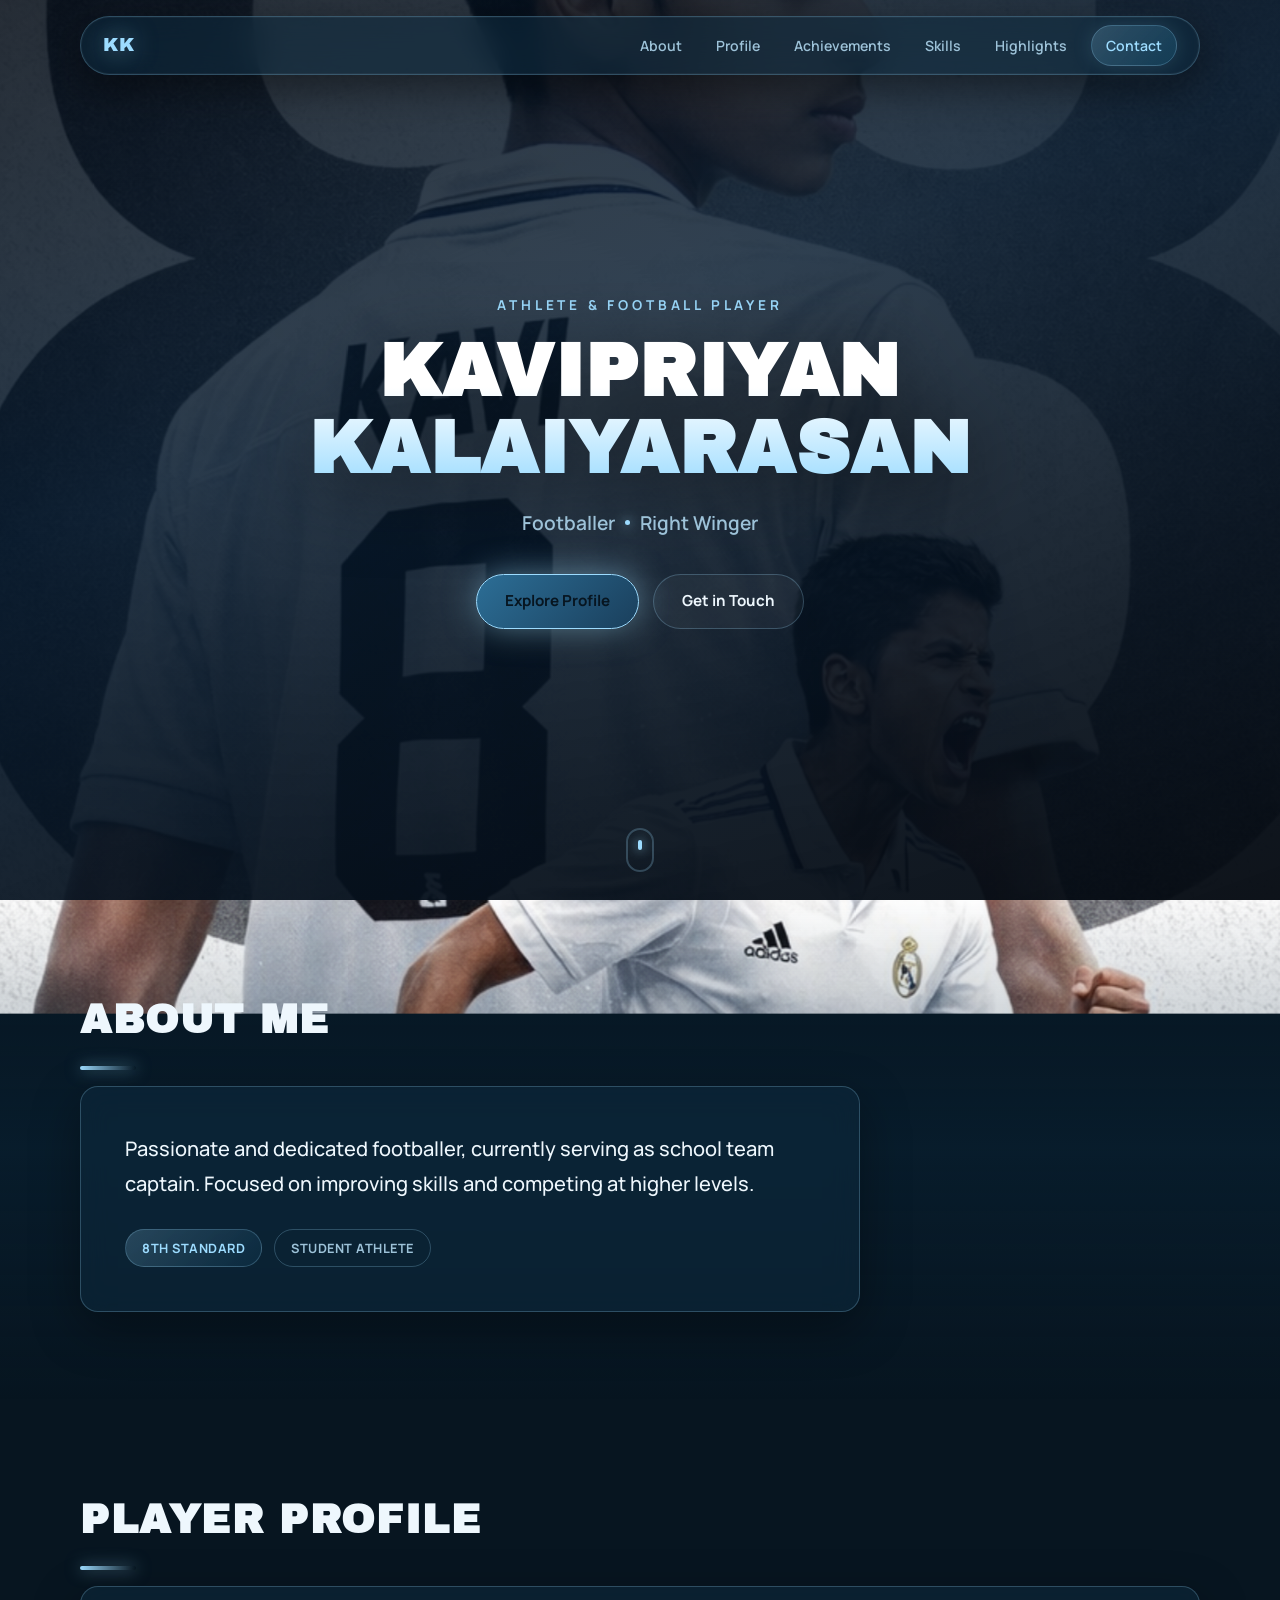
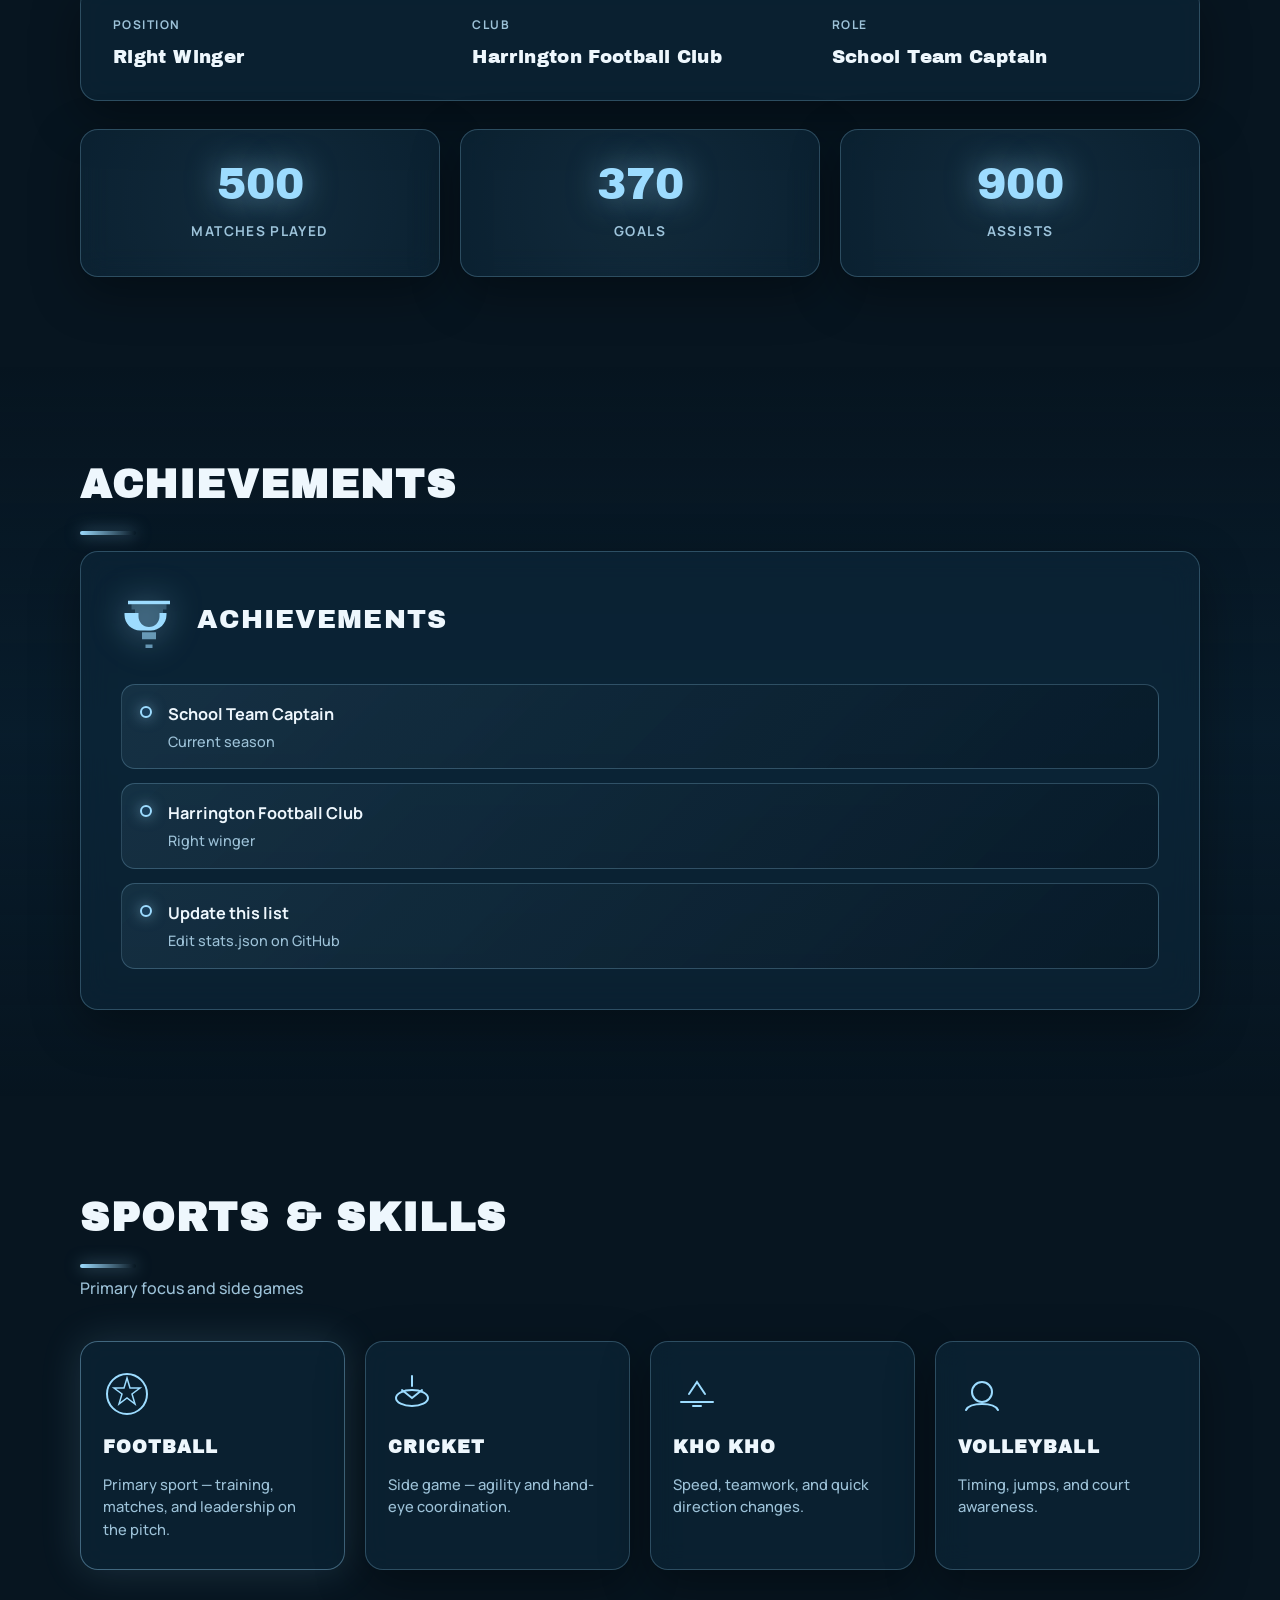
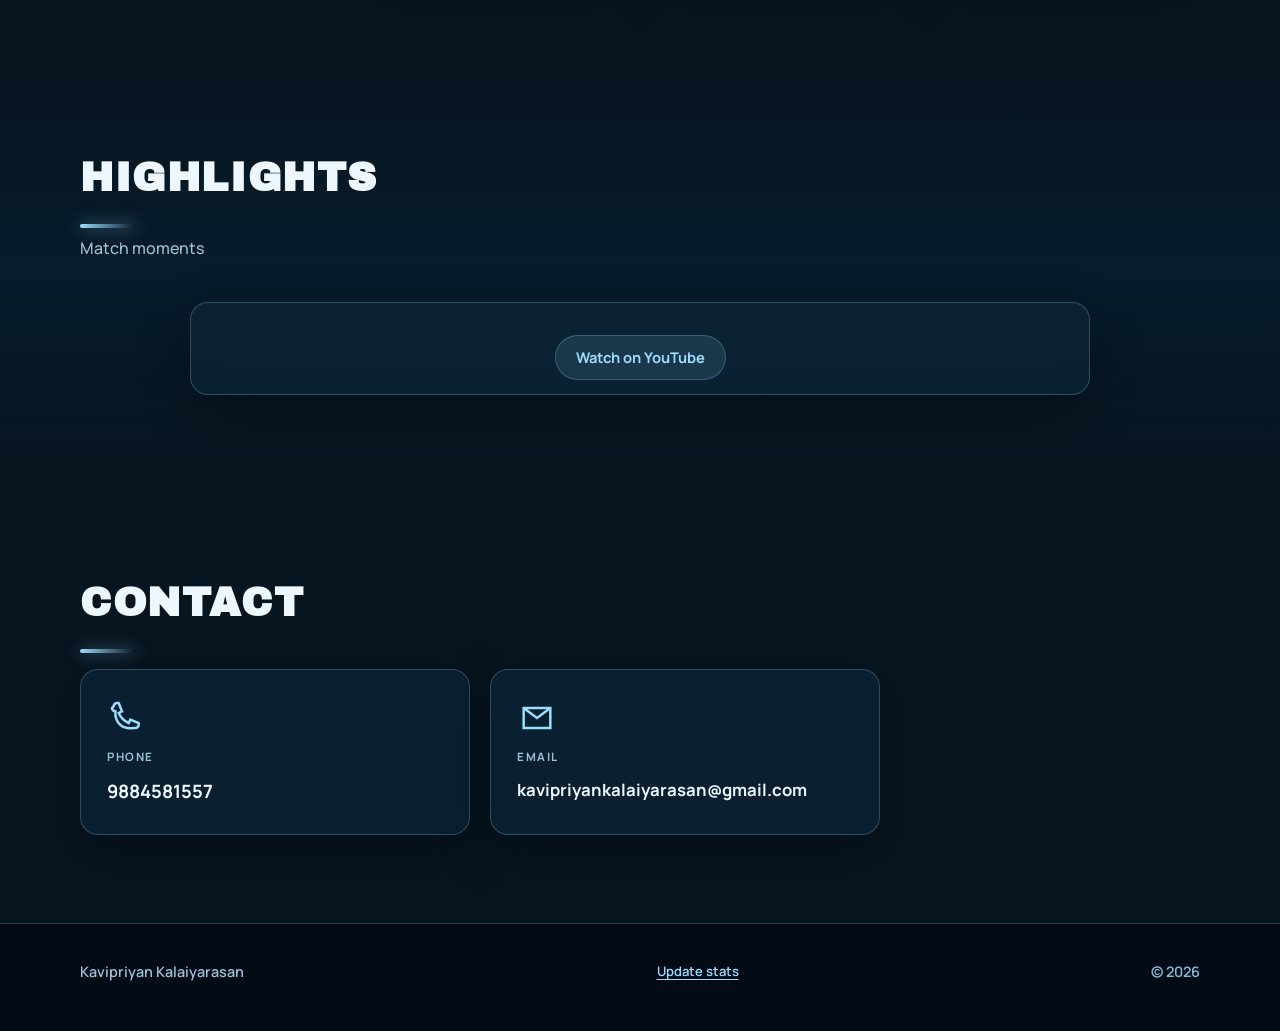
==== commit e1af375c: "Add edit-stats.html UI to generate stats.json (GitHub Pages cannot save server-side) Made-with: Curs" ====
--- a/index.html
+++ b/index.html
@@ -10,6 +10,10 @@
   <link rel="preconnect" href="https://fonts.gstatic.com" crossorigin />
   <link href="https://fonts.googleapis.com/css2?family=Archivo+Black&family=Manrope:wght@400;500;600;700&display=swap" rel="stylesheet" />
   <link rel="stylesheet" href="styles.css" />
+  <!-- Fallback if stats.json cannot be fetched (e.g. file://). Keep in sync with stats.json when possible. -->
+  <script type="application/json" id="stats-fallback-data">
+{"about":{"lead":"Passionate and dedicated footballer, currently serving as school team captain. Focused on improving skills and competing at higher levels.","badges":["8th Standard","Student Athlete"]},"profile":{"position":"Right Winger","club":"Harrington Football Club","role":"School Team Captain"},"stats":{"matches":"—","goals":"—","assists":"—"},"achievements":{"headline":"Achievements","items":[{"title":"School Team Captain","detail":"Current season"},{"title":"Harrington Football Club","detail":"Right winger"},{"title":"Update this list","detail":"Edit stats.json on GitHub"}]}}
+  </script>
 </head>
 <body>
   <header class="site-header" id="top">
@@ -215,6 +219,7 @@
   <footer class="footer">
     <div class="container footer-inner">
       <span>Kavipriyan Kalaiyarasan</span>
+      <span class="footer-edit"><a href="edit-stats.html">Update stats</a></span>
       <span class="footer-year">&copy; 2026</span>
     </div>
   </footer>
--- a/styles.css
+++ b/styles.css
@@ -1059,3 +1059,184 @@
   color: var(--neon);
   opacity: 0.85;
 }
+
+.footer-edit {
+  font-size: 0.82rem;
+  font-weight: 600;
+  color: var(--text-muted);
+}
+
+.footer-edit a {
+  color: var(--neon);
+  text-decoration: underline;
+  text-underline-offset: 3px;
+}
+
+/* Stats editor page (edit-stats.html) */
+.edit-page {
+  background: var(--black);
+  color: var(--text);
+  min-height: 100vh;
+  padding-bottom: 48px;
+}
+
+.edit-top {
+  padding: 20px clamp(20px, 4vw, 48px);
+}
+
+.edit-back {
+  font-weight: 700;
+  color: var(--neon);
+}
+
+.edit-main {
+  padding-top: 8px;
+}
+
+.edit-title {
+  font-family: var(--font-display);
+  text-transform: uppercase;
+  margin: 0 0 20px;
+  letter-spacing: 0.04em;
+}
+
+.edit-intro {
+  padding: 20px 24px;
+  margin-bottom: 28px;
+  line-height: 1.65;
+  color: var(--text-muted);
+}
+
+.edit-intro strong {
+  color: var(--text);
+}
+
+.edit-form {
+  padding: clamp(24px, 4vw, 36px);
+}
+
+.edit-form h2 {
+  font-family: var(--font-display);
+  text-transform: uppercase;
+  font-size: 1.05rem;
+  margin: 28px 0 16px;
+  letter-spacing: 0.06em;
+}
+
+.edit-form h2:first-of-type {
+  margin-top: 0;
+}
+
+.edit-label {
+  display: block;
+  font-size: 0.75rem;
+  text-transform: uppercase;
+  letter-spacing: 0.12em;
+  color: var(--text-muted);
+  font-weight: 700;
+  margin: 12px 0 8px;
+}
+
+.edit-input {
+  width: 100%;
+  padding: 12px 14px;
+  border-radius: 12px;
+  border: 1px solid var(--glass-border);
+  background: rgba(4, 14, 24, 0.6);
+  color: var(--text);
+  font-family: var(--font-body);
+  font-size: 1rem;
+}
+
+.edit-textarea {
+  min-height: 100px;
+  resize: vertical;
+}
+
+.edit-row {
+  display: grid;
+  grid-template-columns: repeat(3, 1fr);
+  gap: 16px;
+}
+
+@media (max-width: 700px) {
+  .edit-row {
+    grid-template-columns: 1fr;
+  }
+}
+
+.edit-ach-list {
+  display: flex;
+  flex-direction: column;
+  gap: 12px;
+  margin-bottom: 12px;
+}
+
+.edit-ach-row {
+  display: grid;
+  grid-template-columns: 1fr 1fr auto;
+  gap: 10px;
+  align-items: center;
+}
+
+@media (max-width: 700px) {
+  .edit-ach-row {
+    grid-template-columns: 1fr;
+  }
+}
+
+.edit-remove {
+  width: 44px;
+  height: 44px;
+  border-radius: 12px;
+  border: 1px solid var(--glass-border);
+  background: rgba(255, 80, 100, 0.12);
+  color: #ff9aa8;
+  font-size: 1.35rem;
+  line-height: 1;
+  cursor: pointer;
+  transition: background 0.2s, border-color 0.2s;
+}
+
+.edit-remove:hover {
+  background: rgba(255, 80, 100, 0.22);
+  border-color: rgba(255, 157, 170, 0.45);
+}
+
+.edit-add-btn {
+  margin-bottom: 24px;
+}
+
+.edit-actions {
+  display: flex;
+  flex-wrap: wrap;
+  gap: 12px;
+  margin-top: 8px;
+}
+
+.edit-status {
+  margin: 20px 0 0;
+  font-size: 0.92rem;
+  min-height: 1.4em;
+}
+
+.edit-steps {
+  margin-top: 24px;
+  padding: 16px 20px;
+  border-radius: var(--radius);
+  border: 1px solid var(--glass-border);
+  background: rgba(4, 14, 24, 0.35);
+}
+
+.edit-steps summary {
+  cursor: pointer;
+  font-weight: 700;
+  color: var(--neon);
+}
+
+.edit-steps ol {
+  margin: 16px 0 0;
+  padding-left: 20px;
+  color: var(--text-muted);
+  line-height: 1.6;
+}
